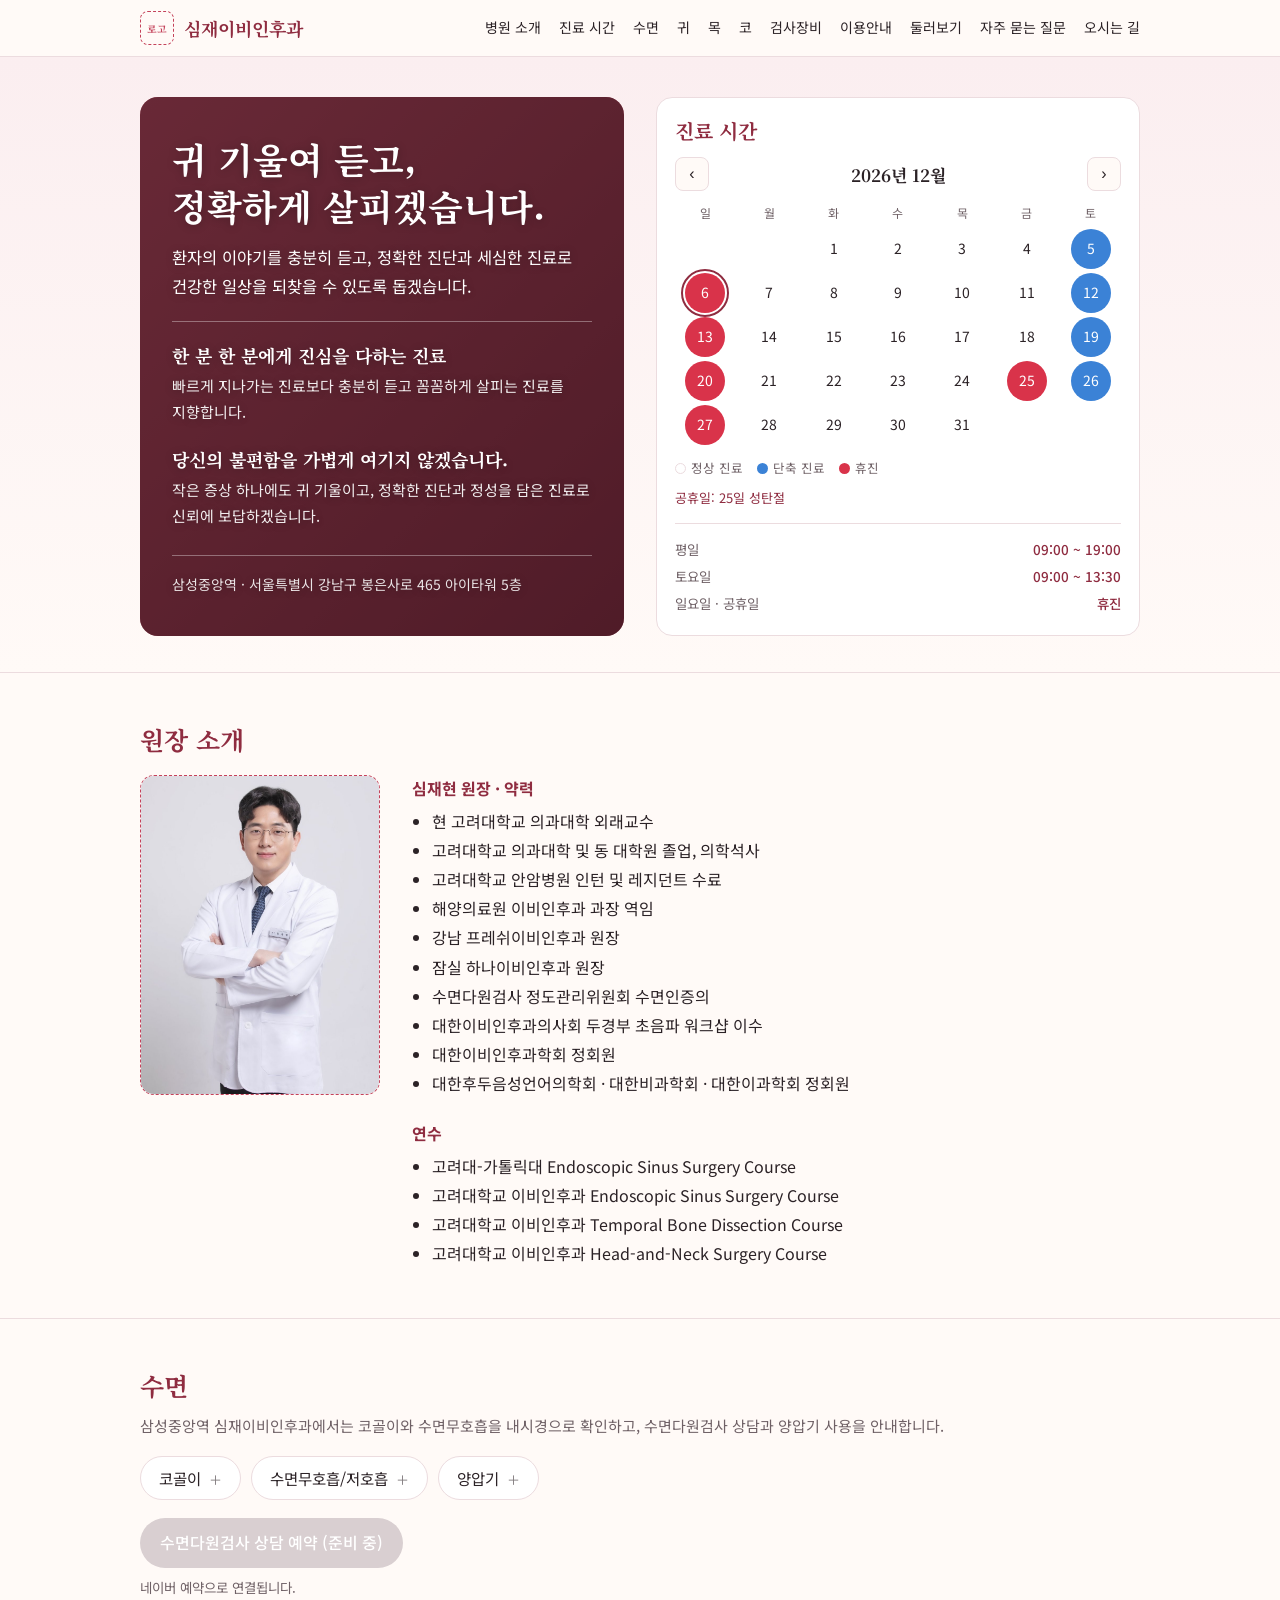
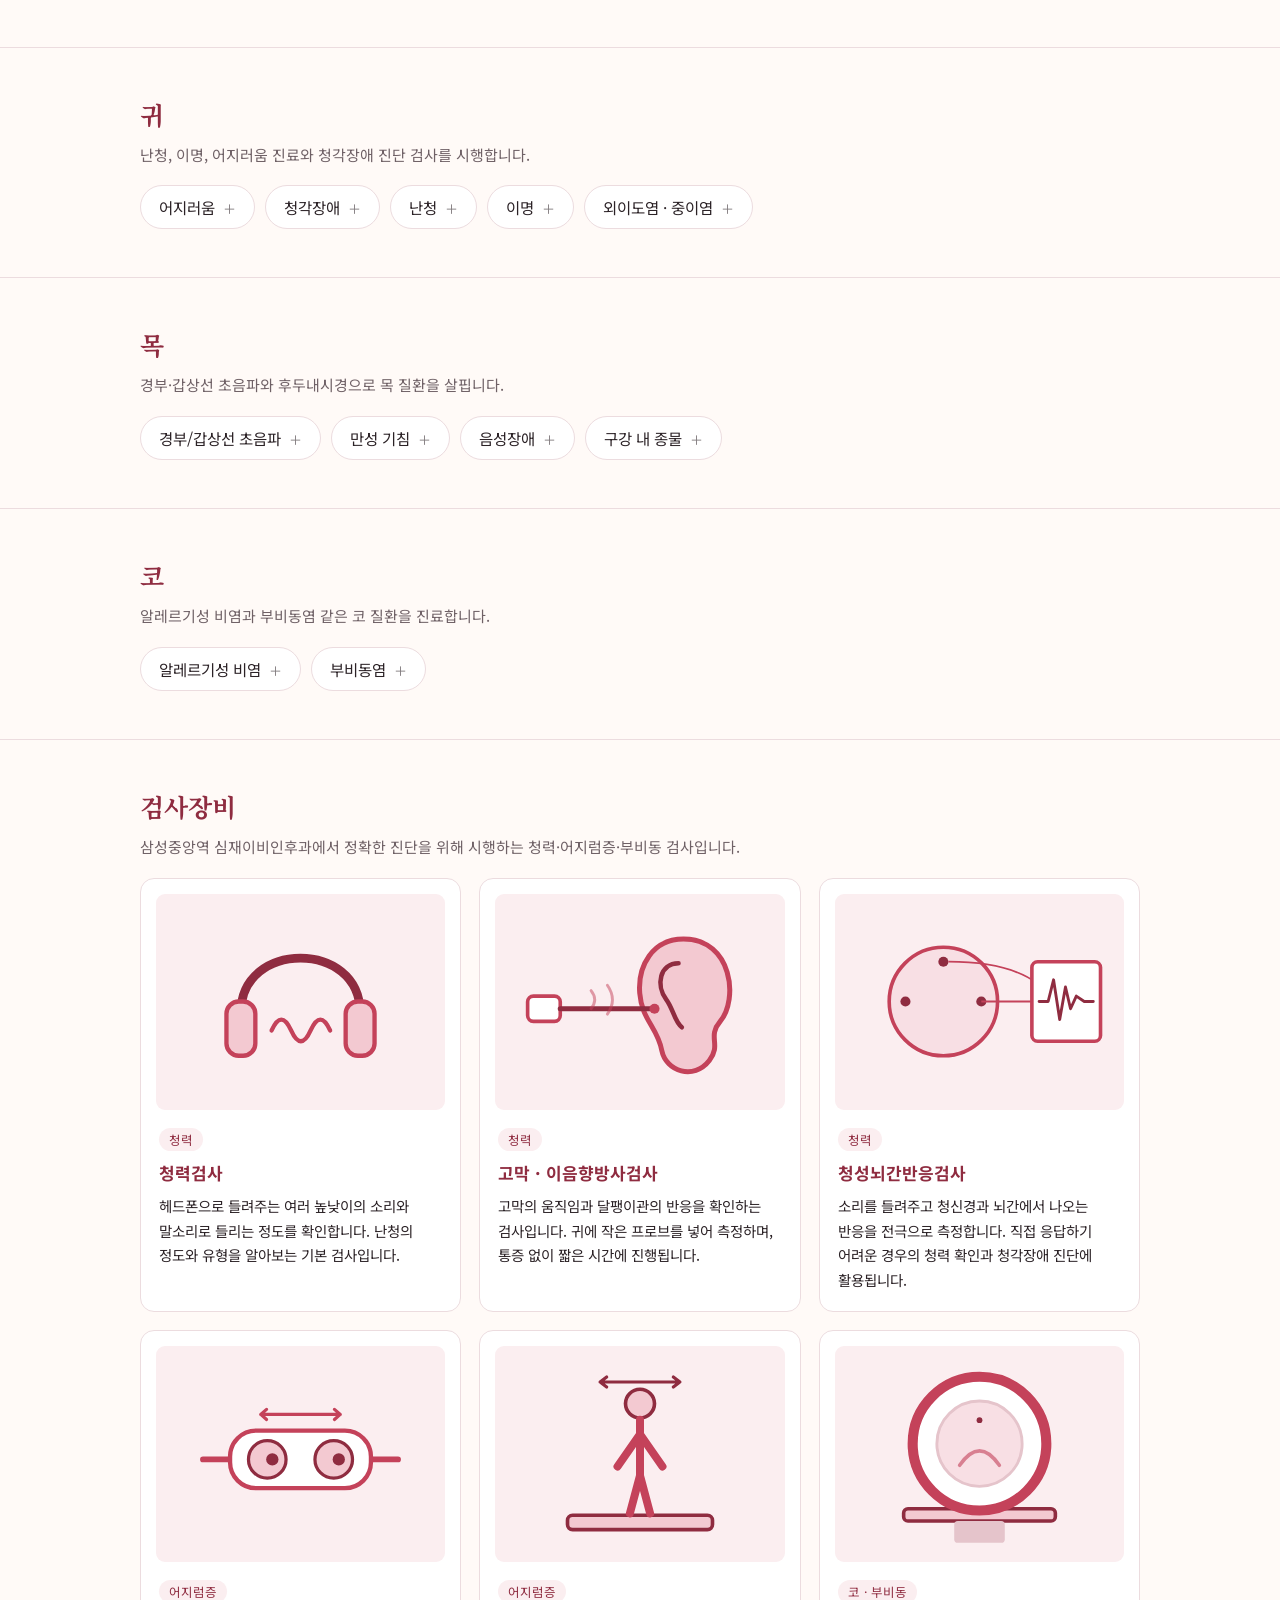
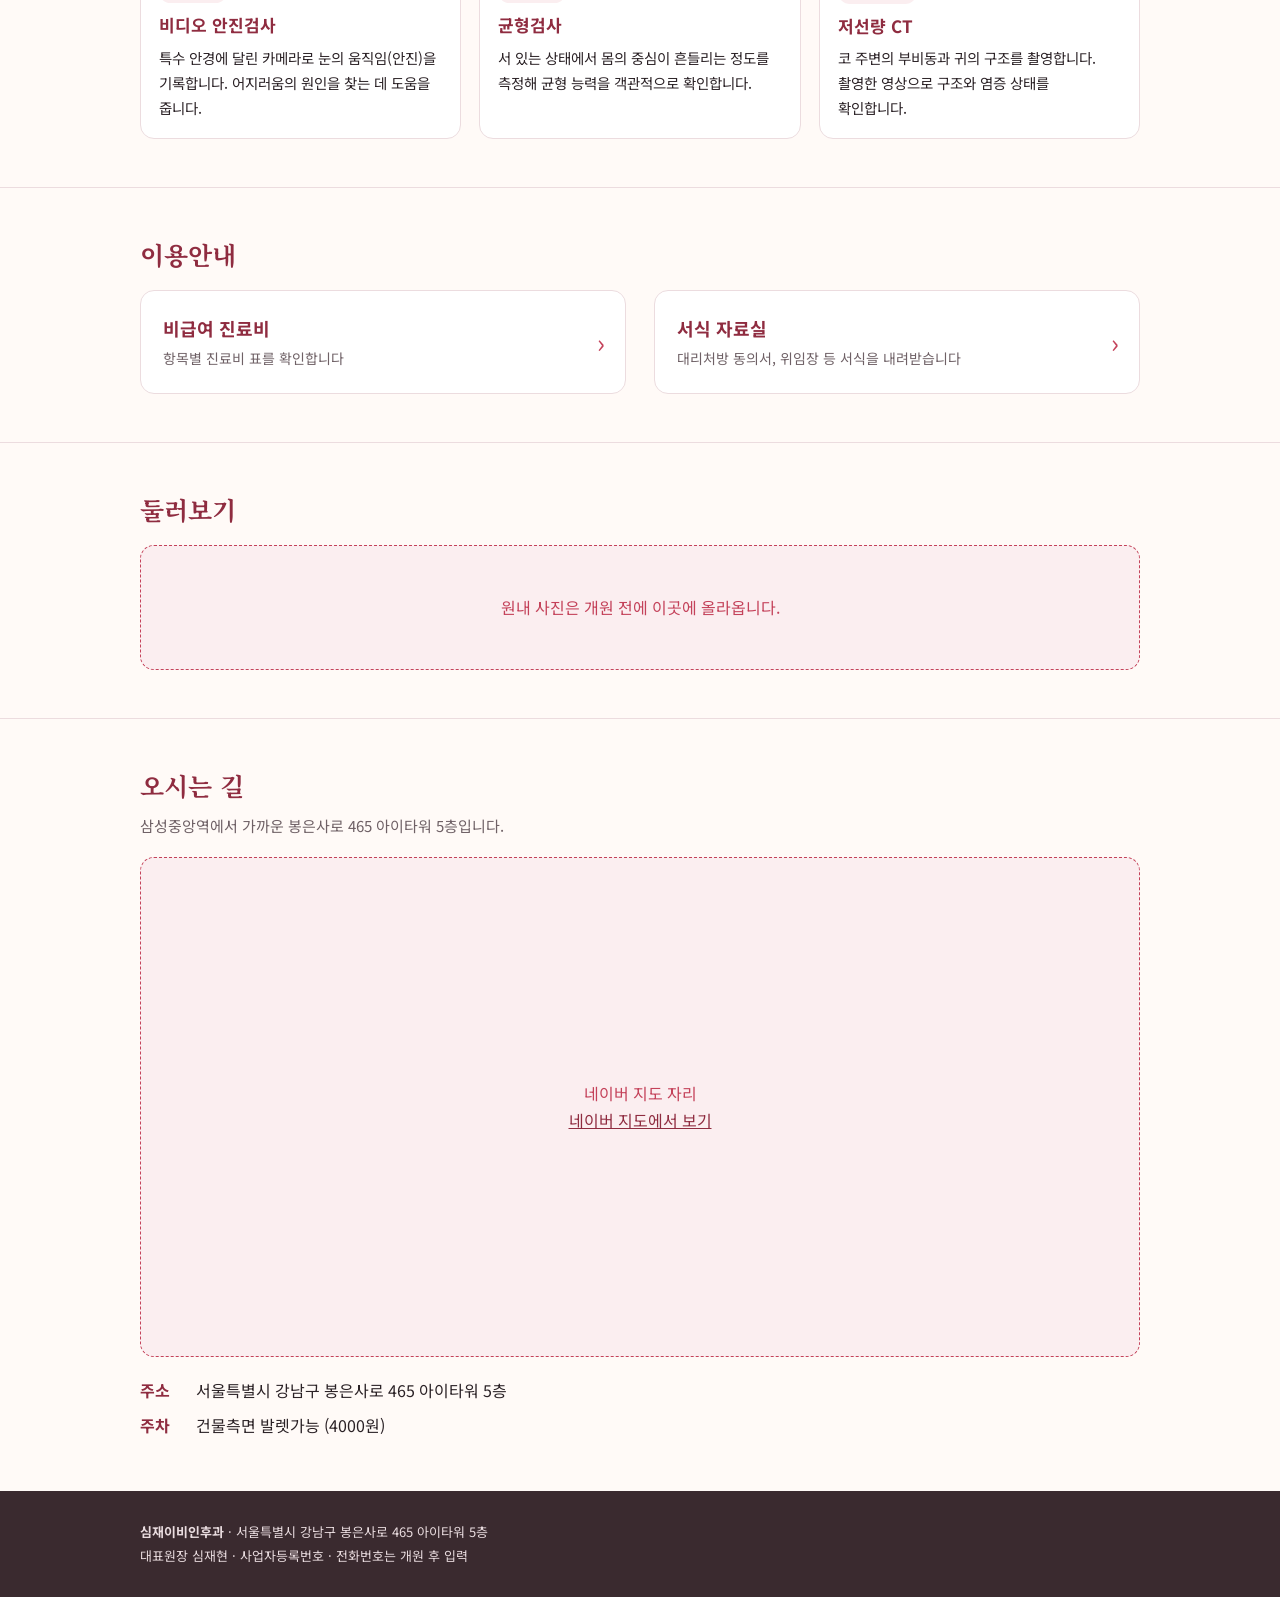
==== index.html @ 0f7c160e "이용안내에 비급여 진료비 링크 다시 표시(내용은 준비 중으로 비공개 유지) Co-Authored-By: Claude Sonnet 5.5 <noreply@anthropic.com> " ====
<!DOCTYPE html>
<html lang="ko">
<head>
<meta charset="utf-8">
<meta name="viewport" content="width=device-width, initial-scale=1">
<title>심재이비인후과 | 삼성중앙역 이비인후과 · 수면다원검사 · 청각장애 진단</title>
<meta name="description" content="삼성중앙역 인근 봉은사로 465 아이타워 5층 심재이비인후과. 코골이·수면무호흡 수면다원검사 상담, 난청·이명·어지러움 진료, 청각장애 진단 검사, 경부 초음파. 평일 09:00~19:00, 토요일 09:00~13:30.">
<meta property="og:title" content="심재이비인후과">
<meta property="og:description" content="삼성중앙역 봉은사로 아이타워 5층 이비인후과. 수면다원검사 상담, 청각장애 진단, 진료시간과 휴진 일정을 확인하세요.">
<meta property="og:type" content="website">
<link rel="preconnect" href="https://fonts.googleapis.com">
<link href="https://fonts.googleapis.com/css2?family=Noto+Sans+KR:wght@400;500;700&family=Noto+Serif+KR:wght@600;700&display=swap" rel="stylesheet">
<script type="application/ld+json">
{"@context":"https://schema.org","@type":"MedicalClinic","name":"심재이비인후과","medicalSpecialty":"Otolaryngologic","description":"삼성중앙역 인근 봉은사로 아이타워 5층 이비인후과. 수면다원검사 상담, 청각장애 진단 검사, 난청·이명·어지러움, 비염·부비동염, 경부 초음파 진료.",
"address":{"@type":"PostalAddress","addressCountry":"KR","addressLocality":"서울특별시 강남구","streetAddress":"봉은사로 465 아이타워 5층"},
"openingHoursSpecification":[
{"@type":"OpeningHoursSpecification","dayOfWeek":["Monday","Tuesday","Wednesday","Thursday","Friday"],"opens":"09:00","closes":"19:00"},
{"@type":"OpeningHoursSpecification","dayOfWeek":"Saturday","opens":"09:00","closes":"13:30"}]}
</script>
<style>
:root{--c:#c4425a;--c-d:#8f2c40;--c-t:#fbeef0;--bg:#fffaf7;--ink:#2b2226;--mut:#6f6166;--line:#ecdcdf;--blue:#3b82d6;--red:#d9334a;--serif:"Noto Serif KR",serif;--sans:"Noto Sans KR",system-ui,sans-serif}
@media (prefers-color-scheme:dark){:root{color-scheme:light}}
*{box-sizing:border-box}html{scroll-behavior:smooth;scroll-padding-top:64px}
body{margin:0;font:16px/1.7 var(--sans);color:var(--ink);background:var(--bg);word-break:keep-all}
a{color:var(--c-d)}
.wrap{max-width:1040px;margin:0 auto;padding:0 20px}
header{position:sticky;top:0;z-index:20;background:rgba(255,250,247,.95);backdrop-filter:blur(8px);border-bottom:1px solid var(--line)}
header .wrap{display:flex;align-items:center;justify-content:space-between;gap:16px;height:56px}
.brand{display:flex;align-items:center;gap:10px;font:700 18px var(--serif);color:var(--c-d);text-decoration:none;white-space:nowrap}
.logo{width:34px;height:34px;border-radius:8px;border:1.5px dashed var(--c);display:grid;place-items:center;font-size:10px;color:var(--c);overflow:hidden;position:relative;flex:none}
.logo img{position:absolute;inset:0;width:100%;height:100%;object-fit:contain;background:#fff}
nav{display:flex;gap:18px;font-size:14px;overflow-x:auto;scrollbar-width:none}
nav::-webkit-scrollbar{display:none}
nav a{text-decoration:none;color:var(--ink);white-space:nowrap;padding:4px 0}nav a:hover{color:var(--c)}
@media(max-width:700px){header .wrap{flex-direction:column;align-items:flex-start;gap:0;height:auto;padding-top:8px;padding-bottom:4px}nav{width:100%;gap:16px;padding-bottom:6px}}
@media(max-width:700px){html{scroll-padding-top:92px}}
.hero{padding:40px 0 36px;background:linear-gradient(180deg,var(--c-t),var(--bg))}
.hero .wrap{display:grid;grid-template-columns:1fr 1fr;gap:32px;align-items:stretch}
@media(max-width:820px){.hero .wrap{grid-template-columns:1fr}}
h1{font:700 clamp(26px,4.5vw,36px)/1.3 var(--serif);margin:0 0 12px;color:var(--c-d)}
.lead{color:var(--mut);margin:0 0 18px}
.intro{--ov:rgba(52,22,31,.6);border-radius:18px;overflow:hidden;color:#fff;padding:36px 32px;min-height:420px;display:flex;flex-direction:column;justify-content:center;position:relative;isolation:isolate;background:linear-gradient(135deg,#b8465c,#7a2437);text-shadow:0 1px 8px rgba(0,0,0,.25)}
.intro::before{content:"";position:absolute;inset:0;background:var(--ov);z-index:-1}
.slides{position:absolute;inset:0;z-index:-2}
.slide{position:absolute;inset:0;background:center/cover no-repeat;opacity:0;transition:opacity 1.2s ease}
.slide.on{opacity:1}
@media(prefers-reduced-motion:reduce){.slide{transition:none}}
.intro h1{color:#fff;margin:0 0 14px}
.intro p{margin:0 0 20px;font-size:15px;line-height:1.75;color:rgba(255,255,255,.92)}
.intro p.big{font-size:16.5px;color:#fff;padding-bottom:20px;border-bottom:1px solid rgba(255,255,255,.35)}
.intro p.loc{margin:6px 0 0;padding-top:16px;border-top:1px solid rgba(255,255,255,.35);font-size:14px;color:rgba(255,255,255,.88)}
.lead2{margin:-8px 0 18px;color:var(--mut);font-size:15px}
.intro .ih{font:700 18px/1.5 var(--serif);color:#fff;margin:0 0 4px}
@media(max-width:820px){.intro{min-height:0;padding:30px 22px}}
.cal{background:#fff;border:1px solid var(--line);border-radius:16px;padding:18px}
.cal h2{font-size:20px;margin:0 0 12px}
.cal-h{display:flex;align-items:center;justify-content:space-between;margin-bottom:10px}
.cal-h strong{font:700 17px var(--serif)}
.cal-h button{border:1px solid var(--line);background:var(--bg);border-radius:8px;width:34px;height:34px;font-size:16px;cursor:pointer;color:var(--ink)}
.cal-h button:hover{border-color:var(--c)}
.grid{display:grid;grid-template-columns:repeat(7,1fr);gap:4px;text-align:center}
.grid .dow{font-size:12px;color:var(--mut);padding:2px 0}
.grid .d{aspect-ratio:1;display:grid;place-items:center;border-radius:50%;font-size:14px;max-width:40px;width:100%;justify-self:center}
.d.short{background:var(--blue);color:#fff}.d.off{background:var(--red);color:#fff}
.d.today{outline:2px solid var(--c-d);outline-offset:2px}
.legend{display:flex;gap:14px;flex-wrap:wrap;font-size:12.5px;color:var(--mut);margin-top:12px}
.legend i{display:inline-block;width:11px;height:11px;border-radius:50%;margin-right:5px;vertical-align:-1px}
.note{font-size:13px;margin:8px 0 0;color:var(--c-d);white-space:pre-line}
.hrs{margin-top:14px;padding-top:12px;border-top:1px solid var(--line);font-size:13.5px;color:var(--mut)}
.hrs div{display:flex;justify-content:space-between;padding:2px 0}.hrs b{color:var(--c-d);font-weight:500}
section{padding:48px 0;border-top:1px solid var(--line)}
h2{font:700 25px var(--serif);margin:0 0 18px;color:var(--c-d)}
.chips{display:flex;flex-wrap:wrap;gap:10px;margin:0;padding:0}
.chips button{font:inherit;font-size:15.5px;color:var(--ink);background:#fff;border:1px solid var(--line);border-radius:999px;padding:8px 18px;cursor:pointer}
.chips button:hover{border-color:var(--c)}
.chips button.on{background:var(--c);border-color:var(--c);color:#fff}
.chips button::after{content:"＋";margin-left:8px;font-size:13px;opacity:.6}
.chips button.on::after{content:"－"}
.panel{display:grid;grid-template-columns:260px 1fr;gap:24px;align-items:start;margin-top:18px;background:#fff;border:1px solid var(--line);border-radius:14px;padding:20px}
.panel[hidden]{display:none}
.ph{aspect-ratio:4/3;border:1.5px dashed var(--c);border-radius:10px;display:grid;place-items:center;color:var(--c);font-size:13px;background:var(--c-t);position:relative;overflow:hidden}
.ph img{position:absolute;inset:0;width:100%;height:100%;object-fit:cover}
.ph.has{border-color:transparent;background:none}
.panel .st{margin:14px 0 0;padding-left:22px;font-size:15px;color:var(--ink)}.panel .st li{margin:4px 0}
.panel p+p{margin-top:10px}
.panel h3{margin:0 0 8px;font-size:18px;color:var(--c-d)}.panel p{margin:0;color:var(--ink);font-size:15.5px}
@media(max-width:700px){.panel{grid-template-columns:1fr}}
.btn{display:inline-block;background:var(--c);color:#fff;padding:11px 20px;border-radius:999px;text-decoration:none;font-weight:500;margin-top:18px}
.btn:hover{background:var(--c-d)}
.btn.off{background:#d9cfd1;color:#fff;cursor:not-allowed}
.sub{font-size:13.5px;color:var(--mut);margin:8px 0 0}
.doc{display:grid;grid-template-columns:240px 1fr;gap:32px}
@media(max-width:820px){.doc{grid-template-columns:1fr}}
.photo{aspect-ratio:3/4;border:1.5px dashed var(--c);border-radius:14px;display:grid;place-items:center;color:var(--c);font-size:14px;background:var(--c-t);position:relative;overflow:hidden}
.photo img{position:absolute;inset:0;width:100%;height:100%;object-fit:cover}
.doc h3{font-size:16px;margin:22px 0 6px;color:var(--c-d)}.doc h3:first-of-type{margin-top:0}
.doc ul{margin:0;padding-left:20px}.doc li{margin:2px 0}
.two{display:grid;grid-template-columns:1fr 1fr;gap:28px}
@media(max-width:820px){.two{grid-template-columns:1fr}}
.gcard{position:relative;display:block;background:#fff;border:1px solid var(--line);border-radius:14px;padding:22px 48px 22px 22px;text-decoration:none;color:var(--ink)}.gcard:hover{border-color:var(--c)}.gcard strong{display:block;font-size:18px;color:var(--c-d)}.gcard span{font-size:14px;color:var(--mut)}.gcard i{position:absolute;right:20px;top:50%;transform:translateY(-50%);font-style:normal;font-size:26px;color:var(--c)}
.eq{display:grid;grid-template-columns:repeat(3,1fr);gap:18px}
@media(max-width:900px){.eq{grid-template-columns:repeat(2,1fr)}}
@media(max-width:560px){.eq{grid-template-columns:1fr}}
.eqc{background:#fff;border:1px solid var(--line);border-radius:14px;padding:14px}
.eqc .eb{padding:14px 4px 4px}
.eqc h3{margin:0 0 6px;font-size:17px;color:var(--c-d)}
.eqc p{margin:0;font-size:14.5px;color:var(--ink)}
.tag{display:inline-block;font-size:12.5px;color:var(--c-d);background:var(--c-t);border-radius:999px;padding:1px 10px;margin-bottom:8px}
.tour{display:grid;grid-template-columns:repeat(3,1fr);gap:16px}
@media(max-width:820px){.tour{grid-template-columns:repeat(2,1fr)}}
@media(max-width:480px){.tour{grid-template-columns:1fr}}
.tour figure{margin:0}
.tour button{display:block;width:100%;padding:0;border:0;background:none;cursor:zoom-in;border-radius:12px;overflow:hidden}
.tour img{display:block;width:100%;aspect-ratio:4/3;object-fit:cover;background:var(--c-t)}
.tour figcaption{font-size:14px;color:var(--mut);padding:8px 2px 0}
.tour .empty{grid-column:1/-1;border:1.5px dashed var(--c);border-radius:14px;padding:48px 16px;text-align:center;color:var(--c);background:var(--c-t)}
dialog#lb{border:0;padding:0;background:transparent;max-width:min(94vw,1000px);width:100%}
dialog#lb::backdrop{background:rgba(30,18,22,.82)}
.lbi{text-align:center;color:#fff}.lbi img{max-width:100%;max-height:76vh;border-radius:10px}
.lbi p{margin:10px 0}.lbb{display:flex;justify-content:center;gap:10px}
.lbb button{font:inherit;font-size:14px;border:1px solid rgba(255,255,255,.5);background:transparent;color:#fff;border-radius:999px;padding:7px 16px;cursor:pointer}
h3.bh{font-size:18px;margin:0 0 10px;color:var(--c-d)}
.board a,.board .row{display:flex;justify-content:space-between;gap:12px;padding:12px 4px;border-bottom:1px solid var(--line);text-decoration:none;color:var(--ink)}
.board a:hover{color:var(--c)}.board time,.board .act{color:var(--mut);font-size:13.5px;white-space:nowrap}
.empty{color:var(--mut);margin:0}
.map{aspect-ratio:16/8;min-height:240px;border:1.5px dashed var(--c);border-radius:14px;display:grid;place-items:center;color:var(--c);background:var(--c-t);margin:16px 0 0;text-align:center;padding:12px;position:relative;overflow:hidden}
.map.on{border:1px solid var(--line);display:block;padding:0}
.addr{margin:16px 0 0;padding:0;list-style:none}.addr li{padding:4px 0}.addr b{display:inline-block;min-width:56px;color:var(--c-d)}
footer{background:#3a2a2f;color:#e9dcdf;padding:28px 0;font-size:13px}footer p{margin:2px 0}
.pop{position:fixed;inset:0;background:rgba(43,34,38,.5);display:none;place-items:center;z-index:50;padding:20px}
.pop.on{display:grid}
.pop-b{background:#fff;border-radius:16px;max-width:420px;width:100%;padding:24px;box-shadow:0 12px 40px rgba(0,0,0,.25)}
.pop-b h3{margin:0 0 10px;font:700 20px var(--serif);color:var(--c-d)}.pop-b p{margin:0 0 18px;white-space:pre-line}
.pop-f{display:flex;justify-content:space-between;gap:8px}
.pop-f button{border:1px solid var(--line);background:#fff;border-radius:8px;padding:9px 14px;cursor:pointer;font:inherit;font-size:14px}
.pop-f button:last-child{background:var(--c);color:#fff;border-color:var(--c)}
:focus-visible{outline:2px solid var(--c-d);outline-offset:2px}
@media(prefers-reduced-motion:reduce){html{scroll-behavior:auto}}
</style>
</head>
<body>
<header><div class="wrap">
  <a class="brand" href="#top"><span class="logo">로고<img src="images/logo.png" alt="" onerror="this.remove()"></span>심재이비인후과</a>
  <nav aria-label="주요 메뉴"><a href="#intro">병원 소개</a><a href="#hours">진료 시간</a><a href="#sleep">수면</a><a href="#ear">귀</a><a href="#throat">목</a><a href="#nose">코</a><a href="#equip">검사장비</a><a href="#guide">이용안내</a><a href="#tour">둘러보기</a><a href="faq.html">자주 묻는 질문</a><a href="#visit">오시는 길</a></nav>
</div></header>

<main id="top">
<div class="hero"><div class="wrap">
  <div class="intro" id="intro">
    <div class="slides" id="slides" aria-hidden="true"></div>
    <h1>귀 기울여 듣고,<br>정확하게 살피겠습니다.</h1>
    <p class="big">환자의 이야기를 충분히 듣고, 정확한 진단과 세심한 진료로 건강한 일상을 되찾을 수 있도록 돕겠습니다.</p>
    <h2 class="ih">한 분 한 분에게 진심을 다하는 진료</h2>
    <p>빠르게 지나가는 진료보다 충분히 듣고 꼼꼼하게 살피는 진료를 지향합니다.</p>
    <h2 class="ih">당신의 불편함을 가볍게 여기지 않겠습니다.</h2>
    <p>작은 증상 하나에도 귀 기울이고, 정확한 진단과 정성을 담은 진료로 신뢰에 보답하겠습니다.</p>
    <p class="loc">삼성중앙역 · 서울특별시 강남구 봉은사로 465 아이타워 5층</p>
  </div>
  <div class="cal" id="hours" aria-label="진료 시간과 월별 진료 달력">
    <h2>진료 시간</h2>
    <div class="cal-h"><button id="prev" aria-label="이전 달">‹</button><strong id="ttl"></strong><button id="next" aria-label="다음 달">›</button></div>
    <div class="grid" id="grid"></div>
    <div class="legend"><span><i style="background:#fff;border:1px solid var(--line)"></i>정상 진료</span><span><i style="background:var(--blue)"></i>단축 진료</span><span><i style="background:var(--red)"></i>휴진</span></div>
    <p class="note" id="note"></p>
    <div class="hrs">
      <div><span>평일</span><b>09:00 ~ 19:00</b></div>
      <div><span>토요일</span><b>09:00 ~ 13:30</b></div>
      <div><span>일요일 · 공휴일</span><b>휴진</b></div>
    </div>
  </div>
</div></div>

<section id="doctor"><div class="wrap">
  <h2>원장 소개</h2>
  <div class="doc">
    <div class="photo">원장 사진 자리<img src="images/doctor.jpg" alt="심재현 원장" onerror="this.remove()"></div>
    <div>
      <h3>심재현 원장 · 약력</h3>
      <ul>
        <li>현 고려대학교 의과대학 외래교수</li>
        <li>고려대학교 의과대학 및 동 대학원 졸업, 의학석사</li>
        <li>고려대학교 안암병원 인턴 및 레지던트 수료</li>
        <li>해양의료원 이비인후과 과장 역임</li>
        <li>강남 프레쉬이비인후과 원장</li>
        <li>잠실 하나이비인후과 원장</li>
        <li>수면다원검사 정도관리위원회 수면인증의</li>
        <li>대한이비인후과의사회 두경부 초음파 워크샵 이수</li>
        <li>대한이비인후과학회 정회원</li>
        <li>대한후두음성언어의학회 · 대한비과학회 · 대한이과학회 정회원</li>
      </ul>
      <h3>연수</h3>
      <ul>
        <li>고려대-가톨릭대 Endoscopic Sinus Surgery Course</li>
        <li>고려대학교 이비인후과 Endoscopic Sinus Surgery Course</li>
        <li>고려대학교 이비인후과 Temporal Bone Dissection Course</li>
        <li>고려대학교 이비인후과 Head-and-Neck Surgery Course</li>
      </ul>
    </div>
  </div>
</div></section>

<section id="sleep"><div class="wrap">
  <h2>수면</h2>
  <p class="lead2">삼성중앙역 심재이비인후과에서는 코골이와 수면무호흡을 내시경으로 확인하고, 수면다원검사 상담과 양압기 사용을 안내합니다.</p>
  <div class="chips" id="chips-sleep"></div>
  <div class="panel" id="panel-sleep" hidden></div>
  <a class="btn off" id="sleepBtn" href="#sleep" aria-disabled="true">수면다원검사 상담 예약 (준비 중)</a>
  <p class="sub">네이버 예약으로 연결됩니다.</p>
</div></section>

<section id="ear"><div class="wrap">
  <h2>귀</h2>
  <p class="lead2">난청, 이명, 어지러움 진료와 청각장애 진단 검사를 시행합니다.</p>
  <div class="chips" id="chips-ear"></div>
  <div class="panel" id="panel-ear" hidden></div>
</div></section>

<section id="throat"><div class="wrap">
  <h2>목</h2>
  <p class="lead2">경부·갑상선 초음파와 후두내시경으로 목 질환을 살핍니다.</p>
  <div class="chips" id="chips-throat"></div>
  <div class="panel" id="panel-throat" hidden></div>
</div></section>

<section id="nose"><div class="wrap">
  <h2>코</h2>
  <p class="lead2">알레르기성 비염과 부비동염 같은 코 질환을 진료합니다.</p>
  <div class="chips" id="chips-nose"></div>
  <div class="panel" id="panel-nose" hidden></div>
</div></section>

<section id="equip"><div class="wrap">
  <h2>검사장비</h2>
  <p class="lead2">삼성중앙역 심재이비인후과에서 정확한 진단을 위해 시행하는 청력·어지럼증·부비동 검사입니다.</p>
  <div class="eq" id="eq"></div>
</div></section>

<section id="guide"><div class="wrap">
  <h2>이용안내</h2>
  <div class="two">
    <a class="gcard" id="feeCard" href="fees.html"><strong>비급여 진료비</strong><span>항목별 진료비 표를 확인합니다</span><i aria-hidden="true">›</i></a>
    <a class="gcard" href="forms.html"><strong>서식 자료실</strong><span>대리처방 동의서, 위임장 등 서식을 내려받습니다</span><i aria-hidden="true">›</i></a>
  </div>
</div></section>

<section id="tour"><div class="wrap">
  <h2>둘러보기</h2>
  <div class="tour" id="tour-grid"></div>
</div></section>

<section id="visit"><div class="wrap">
  <h2>오시는 길</h2>
  <p class="lead2">삼성중앙역에서 가까운 봉은사로 465 아이타워 5층입니다.</p>
  <div class="map" id="map"><span id="mapph">네이버 지도 자리<br><a href="https://map.naver.com/p/search/%EC%84%9C%EC%9A%B8%ED%8A%B9%EB%B3%84%EC%8B%9C%20%EA%B0%95%EB%82%A8%EA%B5%AC%20%EB%B4%89%EC%9D%80%EC%82%AC%EB%A1%9C%20465" target="_blank" rel="noopener">네이버 지도에서 보기</a></span></div>
  <ul class="addr">
    <li><b>주소</b>서울특별시 강남구 봉은사로 465 아이타워 5층</li>
    <li><b>주차</b>건물측면 발렛가능 (4000원)</li>
  </ul>
</div></section>
</main>

<footer><div class="wrap">
  <p><b>심재이비인후과</b> · 서울특별시 강남구 봉은사로 465 아이타워 5층</p>
  <p>대표원장 심재현 · 사업자등록번호 · 전화번호는 개원 후 입력</p>
</div></footer>

<dialog id="lb" aria-label="원내 사진"><div class="lbi"><img id="lbimg" alt=""><p id="lbcap"></p><div class="lbb"><button type="button" id="lbp">‹ 이전</button><button type="button" id="lbc">닫기</button><button type="button" id="lbn">다음 ›</button></div></div></dialog>

<div class="pop" id="pop" role="dialog" aria-modal="true" aria-labelledby="pt">
  <div class="pop-b"><h3 id="pt"></h3><p id="pb"></p>
    <div class="pop-f"><button id="p1">오늘 하루 보지 않기</button><button id="p2">닫기</button></div></div>
</div>

<script src="site-data.js"></script>
<script src="holidays.js"></script>
<script>
(function(){
var S=window.SITE||{},cal=S.calendar||{},now=new Date(),y=now.getFullYear(),m=now.getMonth();
function two(n){return(n<10?"0":"")+n}
function esc(t){return String(t).replace(/[&<>"]/g,function(c){return{"&":"&amp;","<":"&lt;",">":"&gt;",'"':"&quot;"}[c]})}
var HOL=window.HOLIDAYS||{};
var g=document.getElementById("grid"),ttl=document.getElementById("ttl"),note=document.getElementById("note");
function draw(){
  var key=y+"-"+two(m+1),c=cal[key]||{},off=c.off||[],sh=c.short||[],op=c.open||[];
  ttl.textContent=y+"년 "+(m+1)+"월";
  var hl=[];Object.keys(HOL).sort().forEach(function(k){if(k.indexOf(key+"-")===0&&(op.indexOf(+k.slice(8))<0))hl.push(+k.slice(8)+"일 "+HOL[k])});
  note.textContent=(hl.length?"공휴일: "+hl.join(", "):"")+(hl.length&&c.note?"\n":"")+(c.note||"");
  var h="";"일월화수목금토".split("").forEach(function(d){h+='<div class="dow">'+d+'</div>'});
  var first=new Date(y,m,1).getDay(),last=new Date(y,m+1,0).getDate();
  for(var i=0;i<first;i++)h+="<div></div>";
  for(var d=1;d<=last;d++){
    var w=new Date(y,m,d).getDay(),cls="";
    var ds=key+"-"+two(d),hn=HOL[ds]||"";
    if(w===0)cls="off";else if(w===6)cls="short";
    if(hn)cls="off";
    if(op.indexOf(d)>-1)cls="";
    if(sh.indexOf(d)>-1)cls="short";
    if(off.indexOf(d)>-1)cls="off";
    if(w===0)cls="off";
    if(y===now.getFullYear()&&m===now.getMonth()&&d===now.getDate())cls+=" today";
    h+='<div class="d '+cls+'"'+(hn?' title="'+esc(hn)+'"':'')+'>'+d+"</div>";
  }
  g.innerHTML=h;
}
document.getElementById("prev").onclick=function(){m--;if(m<0){m=11;y--}draw()};
document.getElementById("next").onclick=function(){m++;if(m>11){m=0;y++}draw()};
draw();

var TT=S.topics||{};
["sleep","ear","throat","nose"].forEach(function(k){
  var list=TT[k]||[],cb=document.getElementById("chips-"+k),pn=document.getElementById("panel-"+k),cur=-1;
  cb.innerHTML=list.map(function(it,i){return'<button type="button" aria-expanded="false" aria-controls="panel-'+k+'" data-i="'+i+'">'+esc(it.name)+'</button>'}).join("");
  cb.addEventListener("click",function(e){
    var b=e.target.closest("button");if(!b)return;var i=+b.getAttribute("data-i");
    [].forEach.call(cb.children,function(x){x.setAttribute("aria-expanded","false");x.classList.remove("on")});
    if(cur===i){cur=-1;pn.hidden=true;return}
    cur=i;b.setAttribute("aria-expanded","true");b.classList.add("on");var it=list[i];
    pn.innerHTML='<div class="ph">사진 자리'+(it.img?'<img src="'+encodeURI(it.img)+'" alt="'+esc(it.name)+'" onload="this.parentNode.classList.add(\'has\')" onerror="this.remove()">':'')+'</div><div><h3>'+esc(it.name)+'</h3>'+String(it.text).split('\n').map(function(t){return'<p>'+esc(t)+'</p>'}).join('')+(it.steps?'<ol class="st">'+it.steps.map(function(x){return'<li>'+esc(x)+'</li>'}).join('')+'</ol>':'')+'</div>';
    pn.hidden=false;
  });
});

var L=S.links||{},sb=document.getElementById("sleepBtn");
if(L.sleepReserve){sb.href=L.sleepReserve;sb.target="_blank";sb.rel="noopener";sb.classList.remove("off");sb.removeAttribute("aria-disabled");sb.textContent="수면다원검사 상담 예약 (네이버 예약)"}
else{sb.addEventListener("click",function(e){e.preventDefault()})}

if(S.naverMapClientId){
  var sc=document.createElement("script");
  sc.src="https://oapi.map.naver.com/openapi/v3/maps.js?ncpKeyId="+encodeURIComponent(S.naverMapClientId)+"&submodules=geocoder";
  sc.onload=function(){
    naver.maps.Service.geocode({query:"서울특별시 강남구 봉은사로 465"},function(st,res){
      if(st!==naver.maps.Service.Status.OK||!res.v2.addresses.length)return;
      var a=res.v2.addresses[0],pt=new naver.maps.LatLng(a.y,a.x),el=document.getElementById("map");
      el.innerHTML="";el.className="map on";
      var mp=new naver.maps.Map("map",{center:pt,zoom:17});new naver.maps.Marker({position:pt,map:mp});
    });
  };
  document.head.appendChild(sc);
}

var EQ=S.equipment||[],eqEl=document.getElementById("eq");
eqEl.innerHTML=EQ.length?EQ.map(function(it){return'<article class="eqc"><div class="ph">사진 자리'+(it.img?'<img src="'+encodeURI(it.img)+'" alt="'+esc(it.name)+'" onload="this.parentNode.classList.add(\'has\')" onerror="this.remove()">':'')+'</div><div class="eb">'+(it.cat?'<span class="tag">'+esc(it.cat)+'</span>':'')+'<h3>'+esc(it.name)+'</h3><p>'+esc(it.text)+'</p></div></article>'}).join(""):'<p class="empty">검사장비 안내는 개원 전에 올라옵니다.</p>';

var G=S.gallery||[],tg=document.getElementById("tour-grid");
tg.innerHTML=G.length?G.map(function(g,i){return'<figure><button type="button" data-i="'+i+'" aria-label="'+esc(g.caption||"원내 사진")+' 크게 보기"><img src="'+encodeURI(g.img)+'" alt="'+esc(g.caption||"")+'" loading="lazy"></button><figcaption>'+esc(g.caption||"")+'</figcaption></figure>'}).join(""):'<p class="empty">원내 사진은 개원 전에 이곳에 올라옵니다.</p>';
var lb=document.getElementById("lb"),li=document.getElementById("lbimg"),lc=document.getElementById("lbcap"),ci=0;
function showImg(i){if(!G.length)return;ci=(i+G.length)%G.length;li.src=G[ci].img;li.alt=G[ci].caption||"";lc.textContent=G[ci].caption||""}
tg.addEventListener("click",function(e){var b=e.target.closest("button");if(!b)return;showImg(+b.getAttribute("data-i"));if(lb.showModal)lb.showModal()});
document.getElementById("lbp").onclick=function(){showImg(ci-1)};
document.getElementById("lbn").onclick=function(){showImg(ci+1)};
document.getElementById("lbc").onclick=function(){lb.close()};
lb.addEventListener("click",function(e){if(e.target===lb)lb.close()});

var H=S.hero||{},urls=(H.extra||[]).concat(H.useGallery===false?[]:G.map(function(g){return g.img})),sbox=document.getElementById("slides"),loaded={},pend=urls.length;
function buildSlides(){
  var ok=urls.filter(function(u,i){return loaded[u]&&urls.indexOf(u)===i});if(!ok.length)return;
  sbox.innerHTML=ok.map(function(u,i){return'<div class="slide'+(i===0?" on":"")+'" style="background-image:url(\''+encodeURI(u)+'\')"></div>'}).join("");
  var els=sbox.children,cur=0;
  if(ok.length>1&&!(window.matchMedia&&matchMedia("(prefers-reduced-motion: reduce)").matches)){setInterval(function(){els[cur].classList.remove("on");cur=(cur+1)%els.length;els[cur].classList.add("on")},H.interval||5000)}
}
urls.forEach(function(u){var im=new Image();im.onload=function(){loaded[u]=true;if(--pend===0)buildSlides()};im.onerror=function(){if(--pend===0)buildSlides()};im.src=u});

var P=S.popup;
if(P&&P.enabled){
  var t=now.getFullYear()+"-"+two(now.getMonth()+1)+"-"+two(now.getDate()),k="hide-"+P.id,hidden=false;
  try{hidden=localStorage.getItem(k)===t}catch(e){}
  if(!hidden&&(!P.start||t>=P.start)&&(!P.end||t<=P.end)){
    var pop=document.getElementById("pop");
    document.getElementById("pt").textContent=P.title;document.getElementById("pb").textContent=P.body;
    pop.classList.add("on");
    document.getElementById("p2").onclick=function(){pop.classList.remove("on")};
    document.getElementById("p1").onclick=function(){try{localStorage.setItem(k,t)}catch(e){}pop.classList.remove("on")};
  }
}
})();
</script>
</body>
</html>
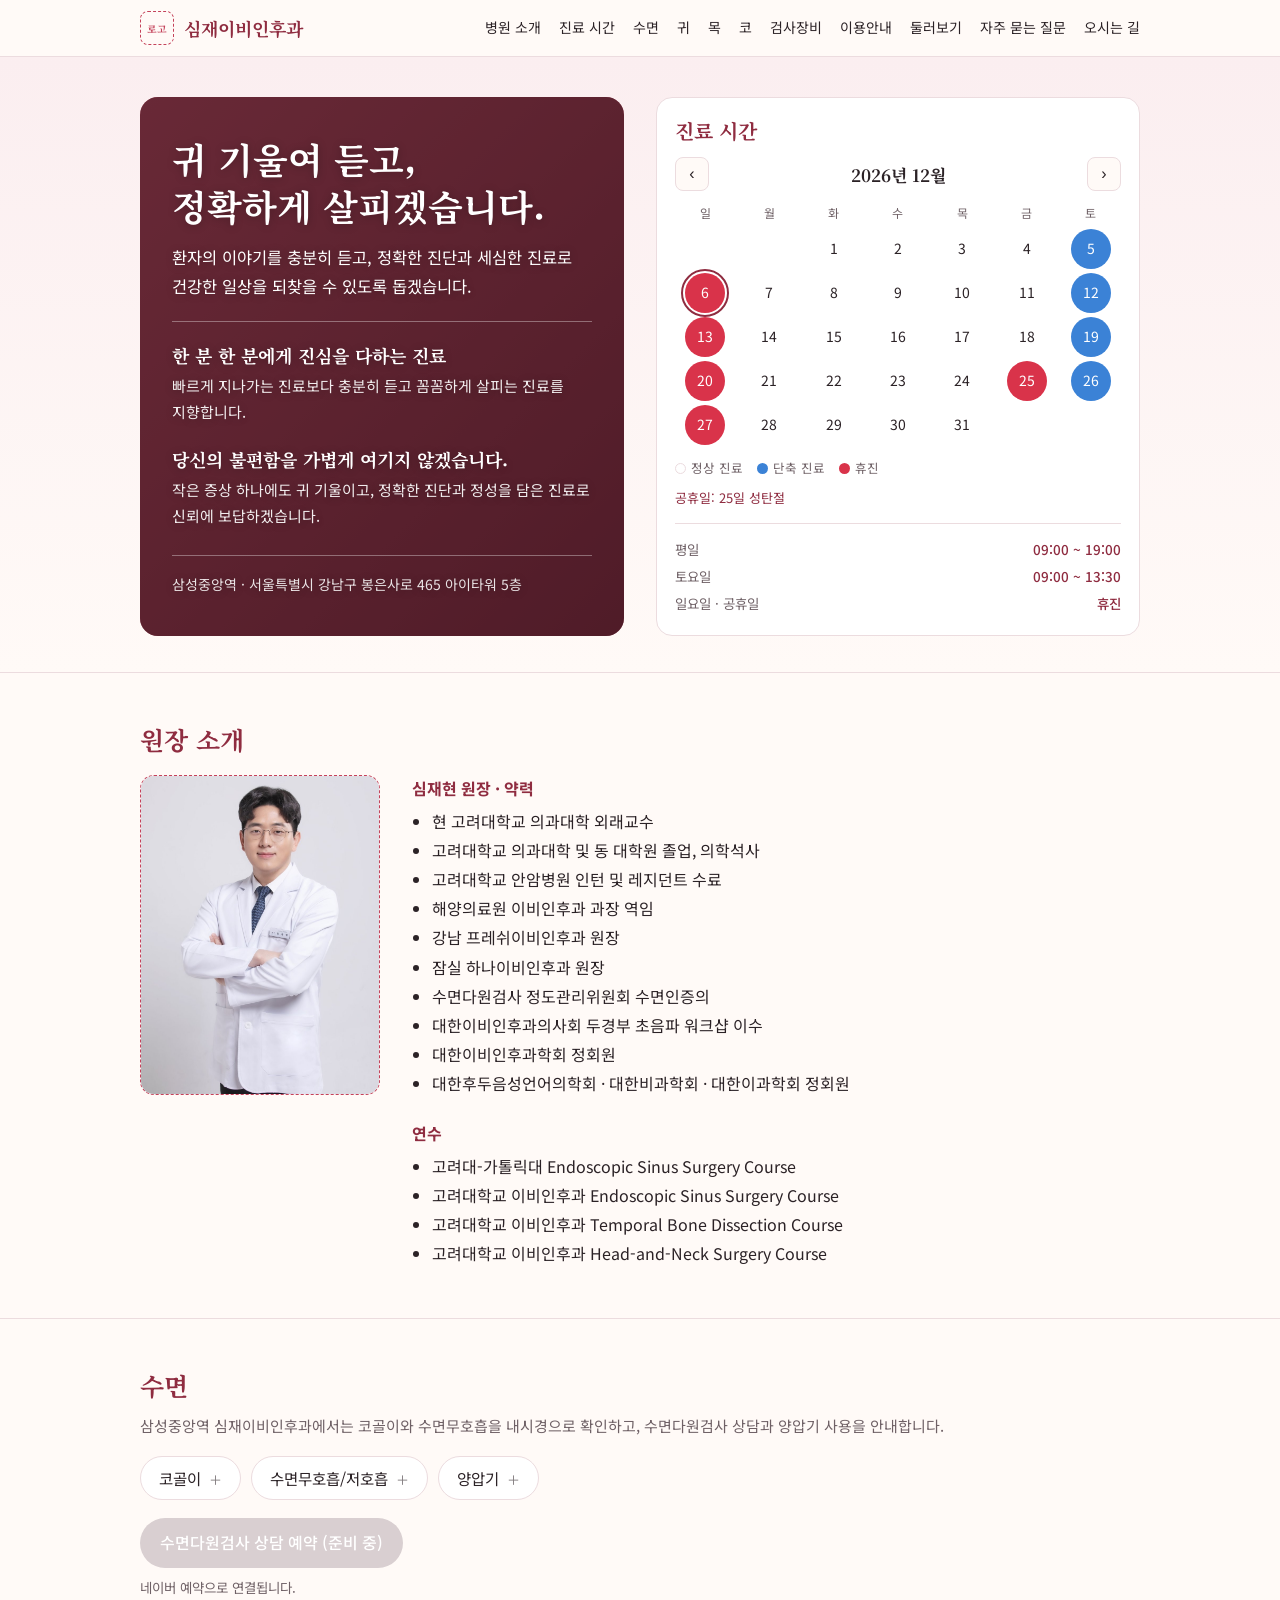
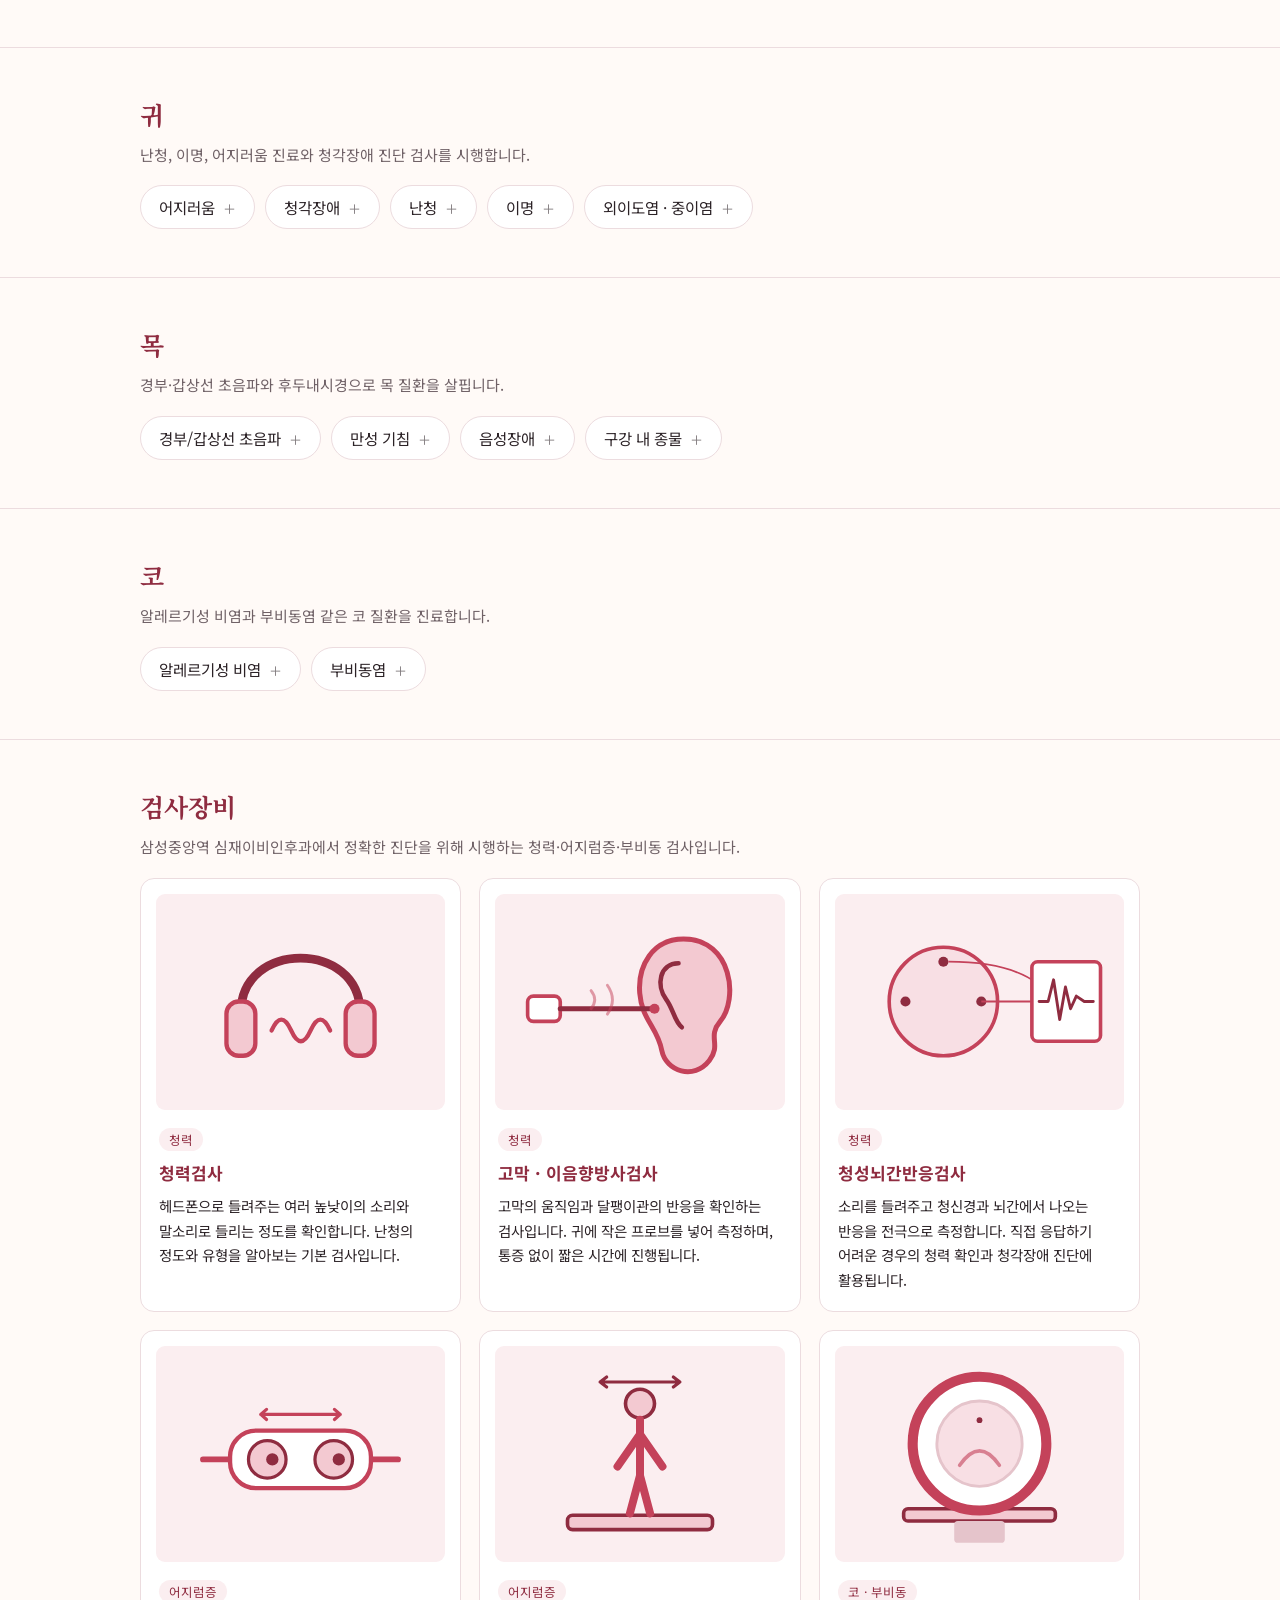
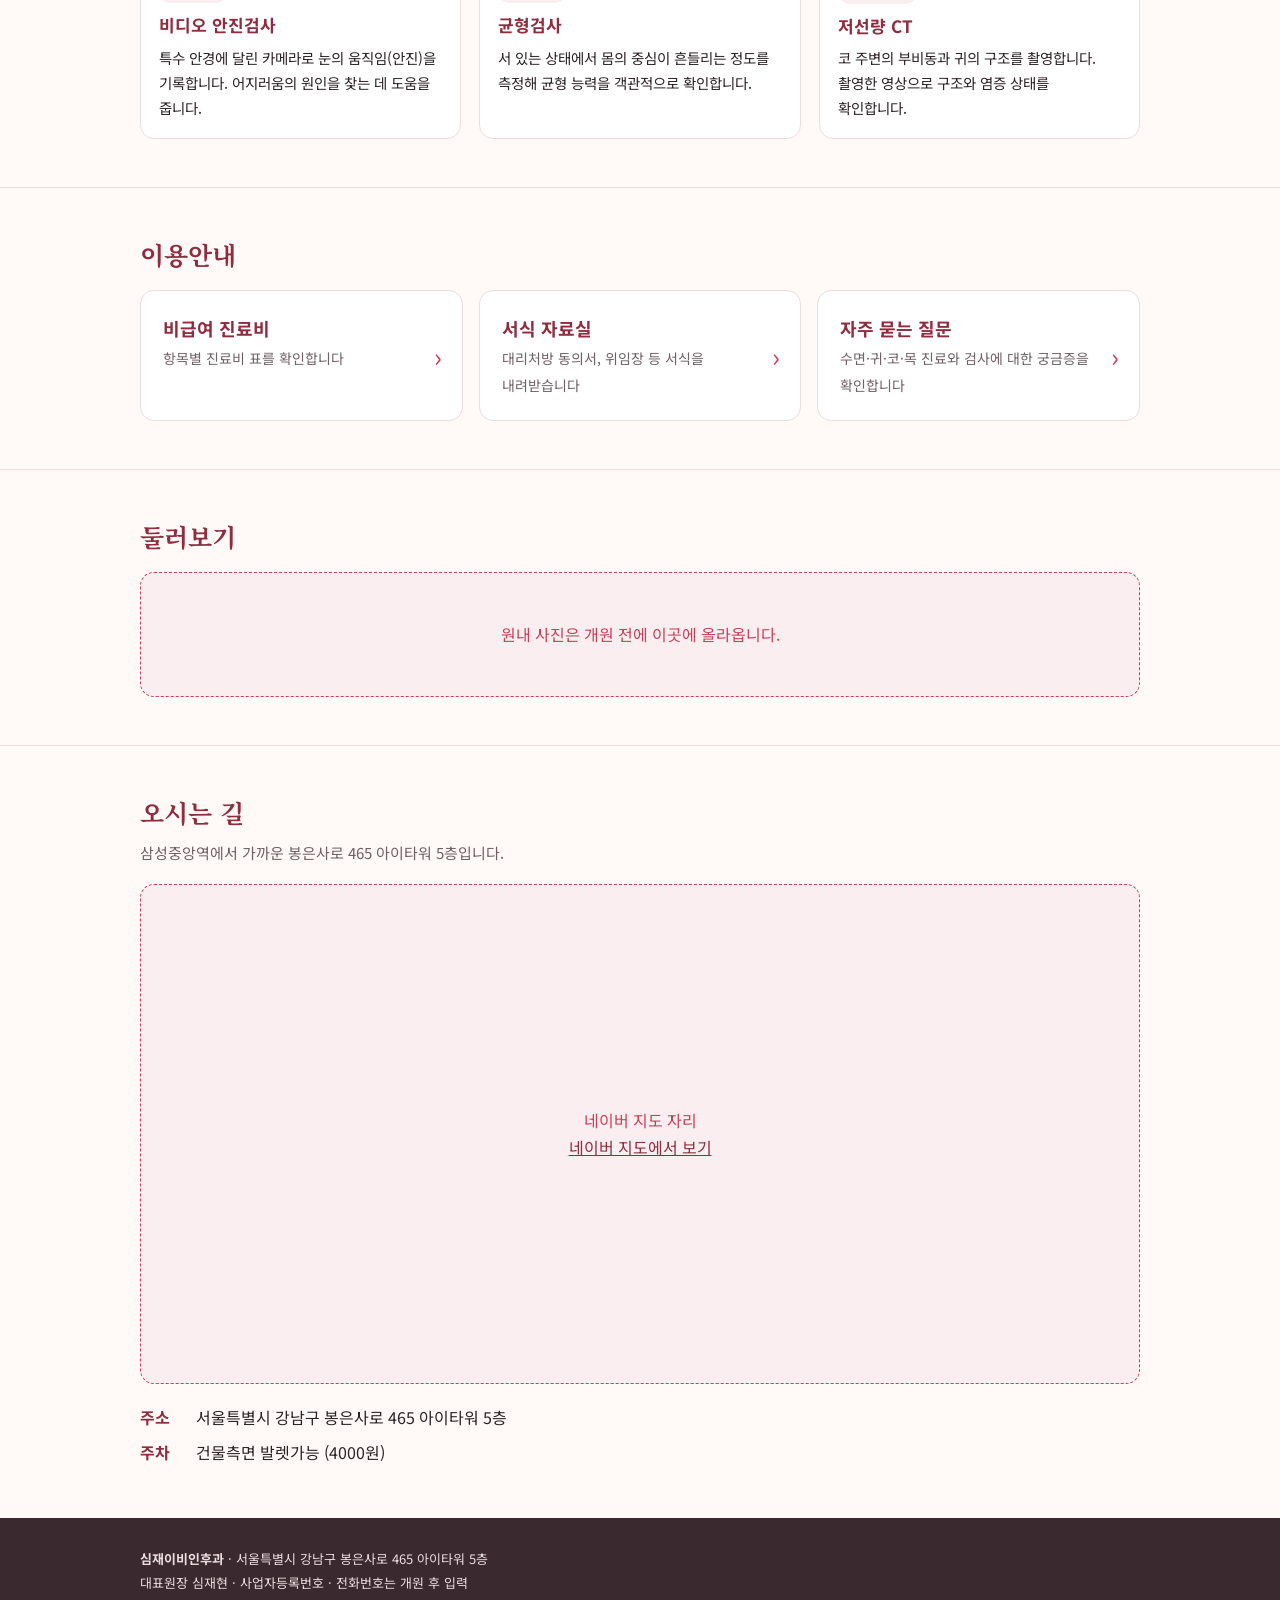
==== commit cac3c232: "이용안내에 자주 묻는 질문 링크 추가 Co-Authored-By: Claude Sonnet 5.5 <noreply@anthropic.com> Claude-Session: https" ====
--- a/index.html
+++ b/index.html
@@ -97,6 +97,8 @@
 .doc ul{margin:0;padding-left:20px}.doc li{margin:2px 0}
 .two{display:grid;grid-template-columns:1fr 1fr;gap:28px}
 @media(max-width:820px){.two{grid-template-columns:1fr}}
+.three{display:grid;grid-template-columns:repeat(3,1fr);gap:16px}
+@media(max-width:820px){.three{grid-template-columns:1fr}}
 .gcard{position:relative;display:block;background:#fff;border:1px solid var(--line);border-radius:14px;padding:22px 48px 22px 22px;text-decoration:none;color:var(--ink)}.gcard:hover{border-color:var(--c)}.gcard strong{display:block;font-size:18px;color:var(--c-d)}.gcard span{font-size:14px;color:var(--mut)}.gcard i{position:absolute;right:20px;top:50%;transform:translateY(-50%);font-style:normal;font-size:26px;color:var(--c)}
 .eq{display:grid;grid-template-columns:repeat(3,1fr);gap:18px}
 @media(max-width:900px){.eq{grid-template-columns:repeat(2,1fr)}}
@@ -237,9 +239,10 @@
 
 <section id="guide"><div class="wrap">
   <h2>이용안내</h2>
-  <div class="two">
+  <div class="three">
     <a class="gcard" id="feeCard" href="fees.html"><strong>비급여 진료비</strong><span>항목별 진료비 표를 확인합니다</span><i aria-hidden="true">›</i></a>
     <a class="gcard" href="forms.html"><strong>서식 자료실</strong><span>대리처방 동의서, 위임장 등 서식을 내려받습니다</span><i aria-hidden="true">›</i></a>
+    <a class="gcard" href="faq.html"><strong>자주 묻는 질문</strong><span>수면·귀·코·목 진료와 검사에 대한 궁금증을 확인합니다</span><i aria-hidden="true">›</i></a>
   </div>
 </div></section>
 
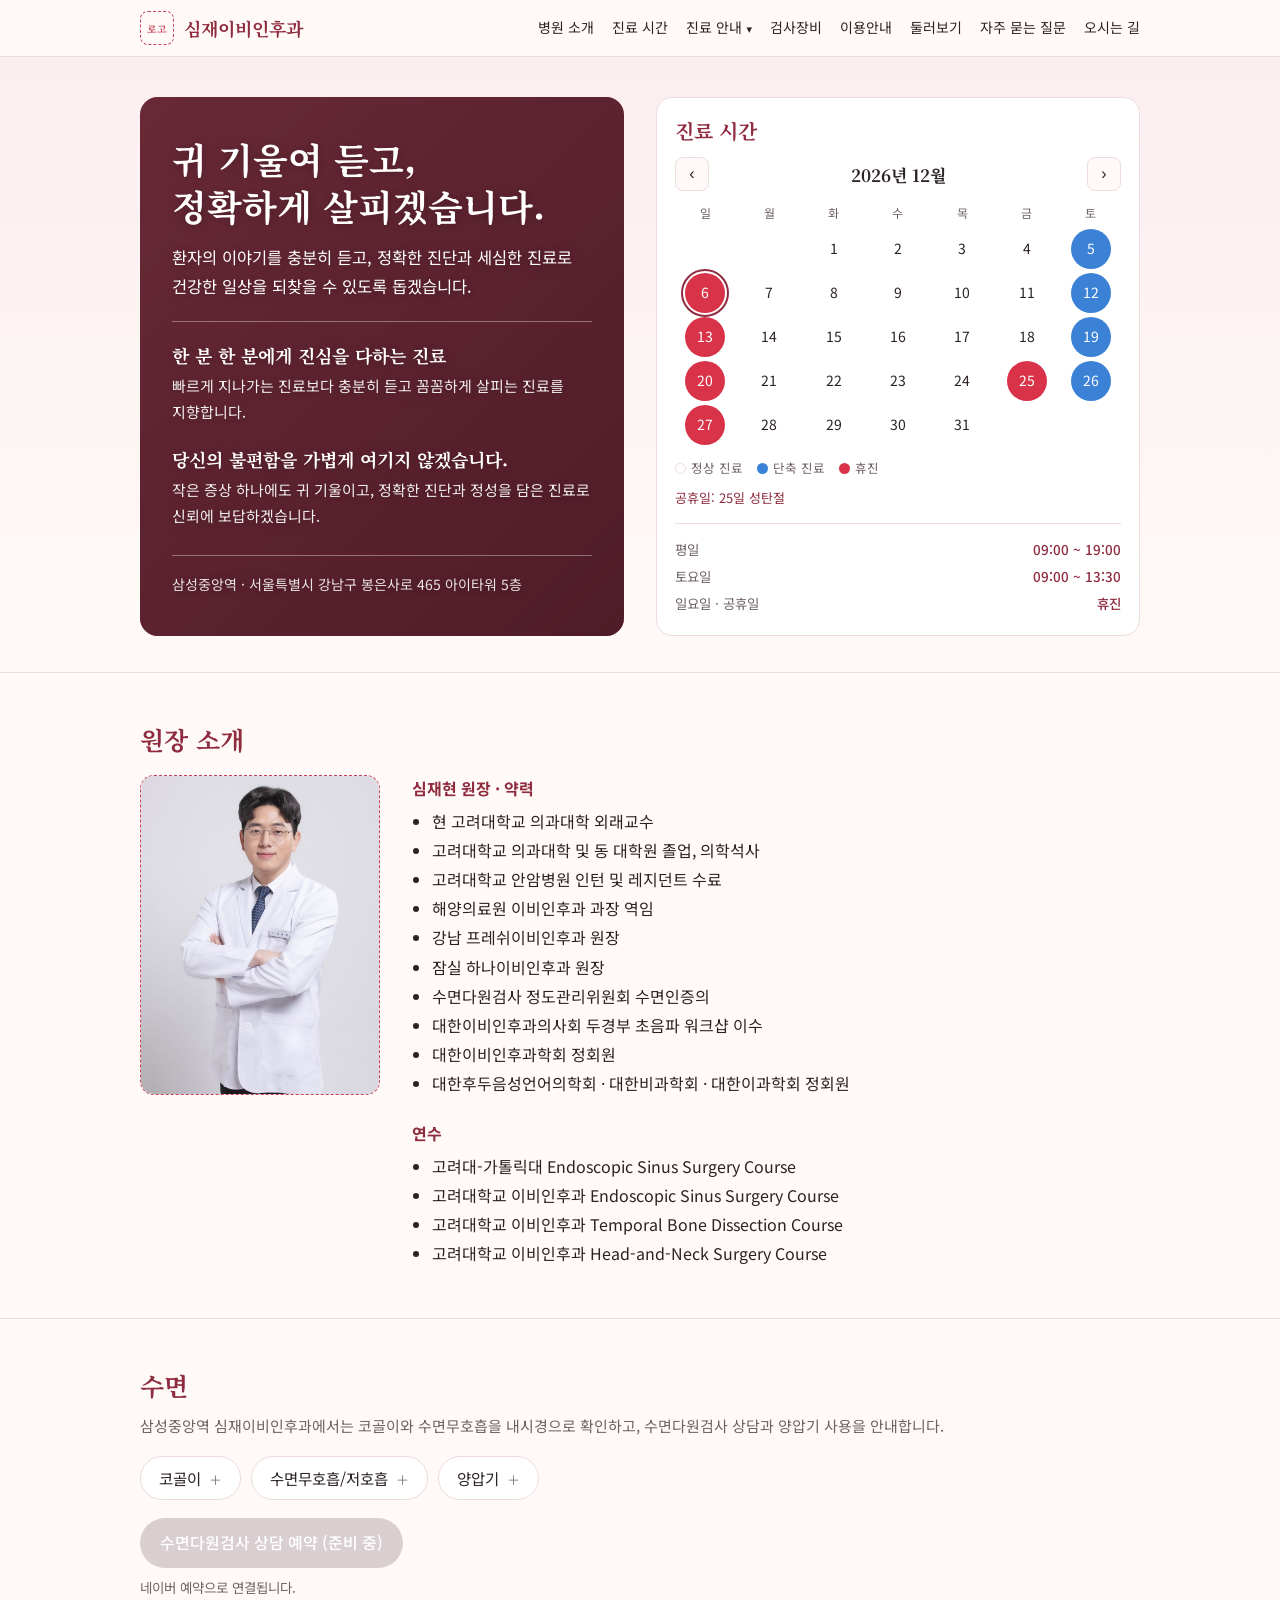
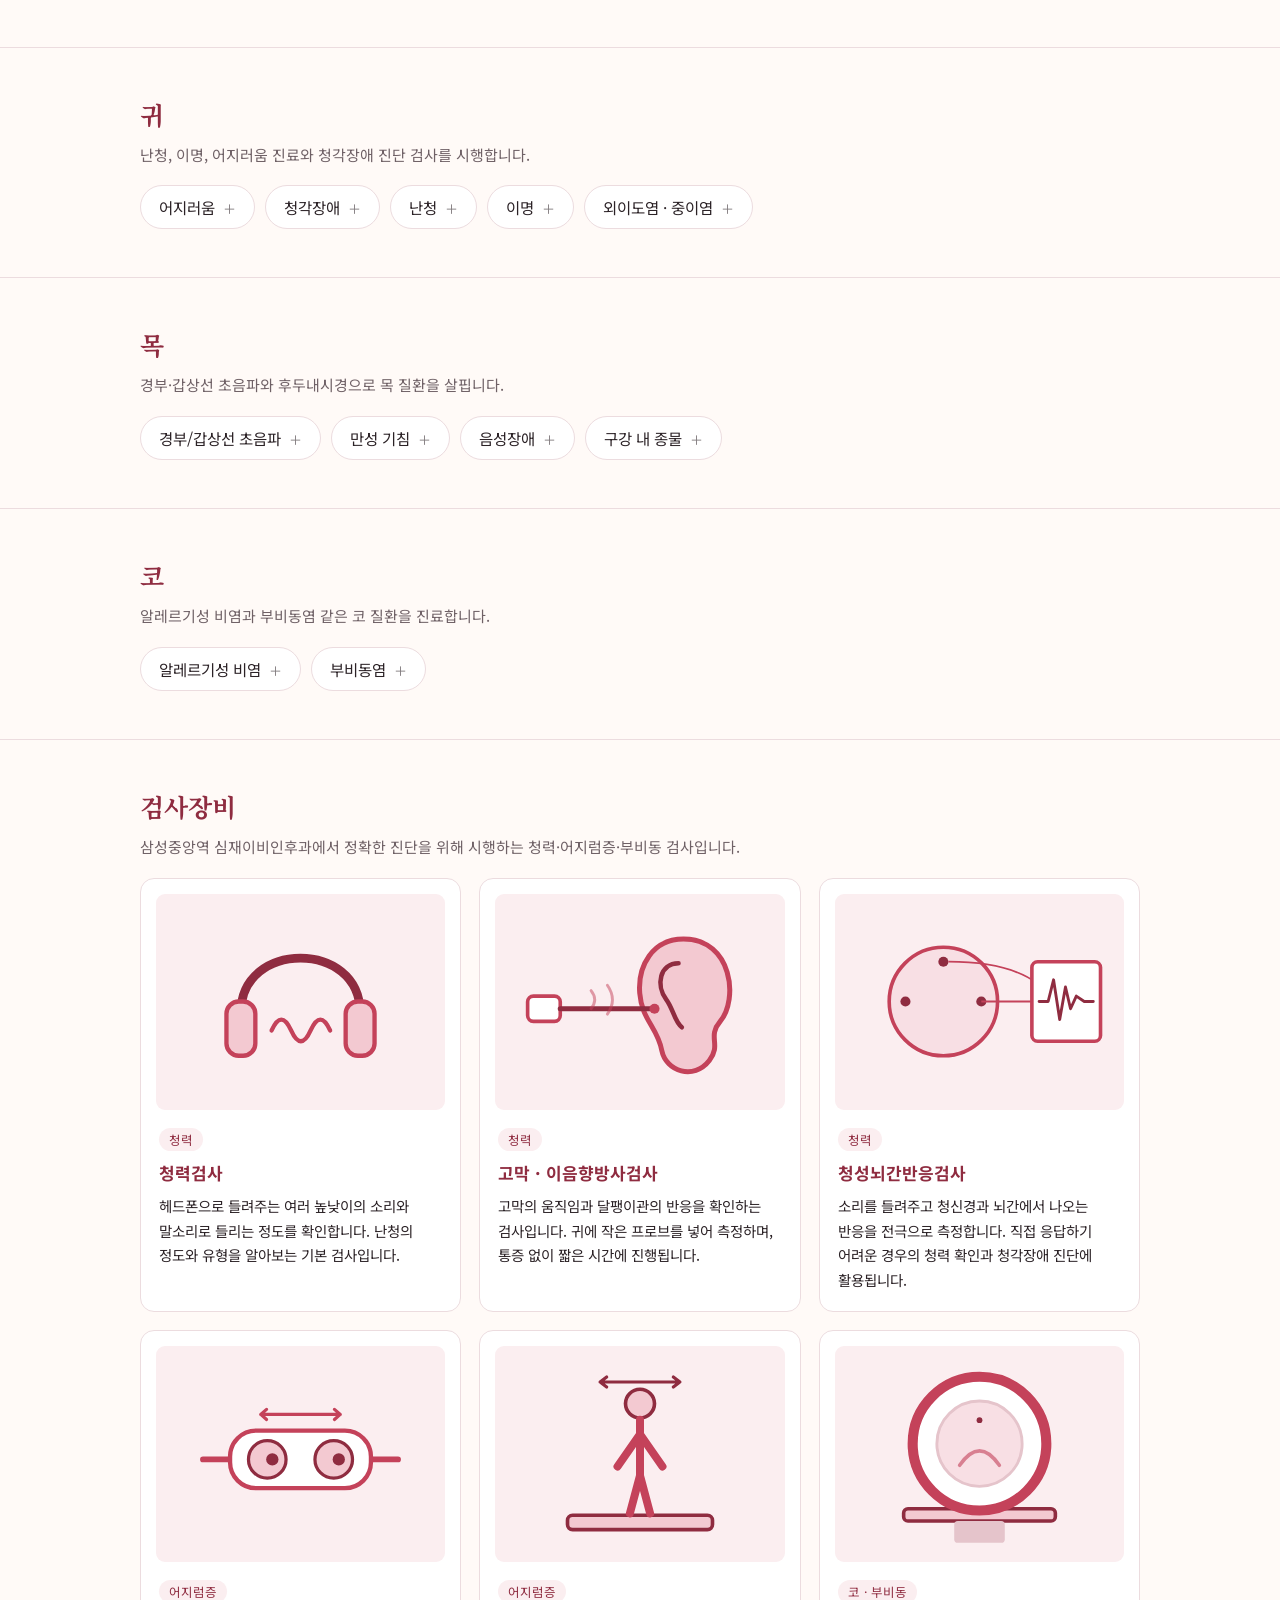
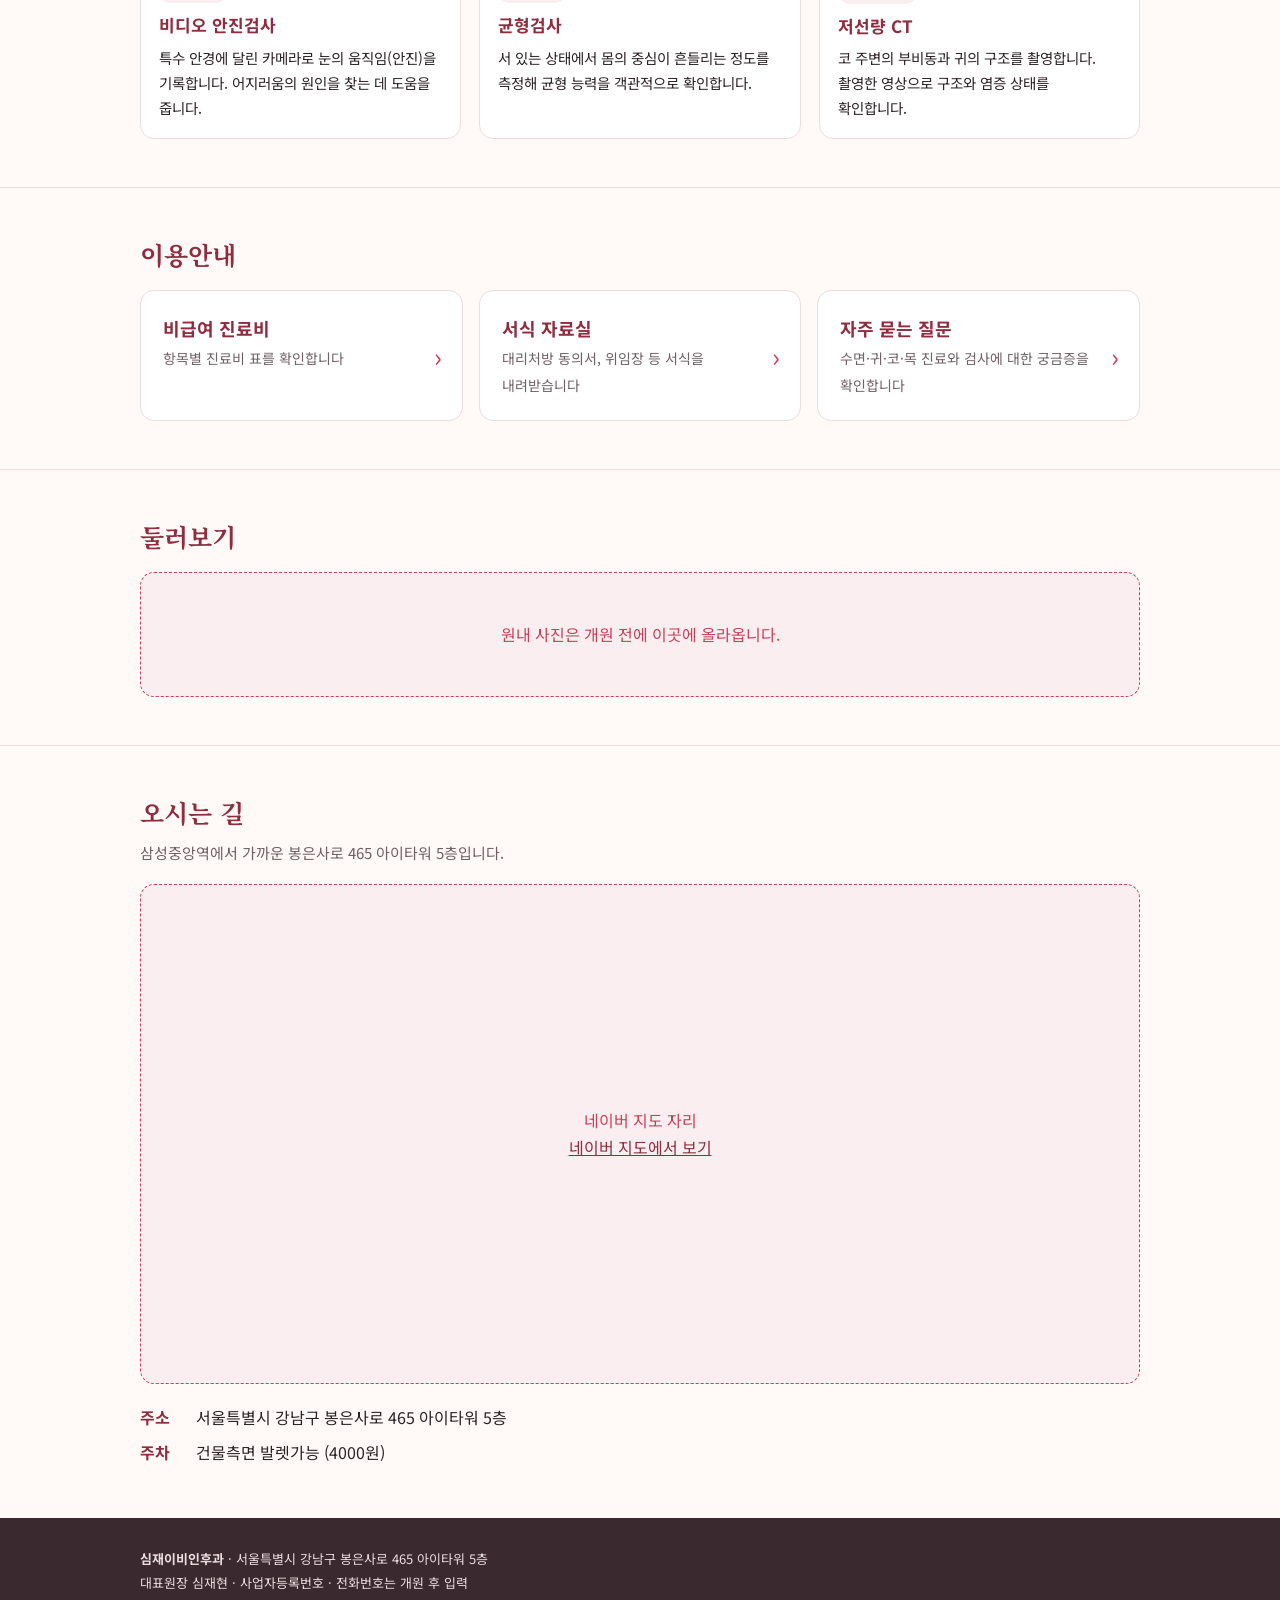
==== commit bc1a538e: "상단 메뉴에 진료 안내 하위 메뉴(수면·귀·목·코) 추가 Co-Authored-By: Claude Sonnet 5.5 <noreply@anthropic.com> Claude-Ses" ====
--- a/index.html
+++ b/index.html
@@ -139,11 +139,12 @@
 :focus-visible{outline:2px solid var(--c-d);outline-offset:2px}
 @media(prefers-reduced-motion:reduce){html{scroll-behavior:auto}}
 </style>
+<link rel="stylesheet" href="nav.css">
 </head>
 <body>
 <header><div class="wrap">
   <a class="brand" href="#top"><span class="logo">로고<img src="images/logo.png" alt="" onerror="this.remove()"></span>심재이비인후과</a>
-  <nav aria-label="주요 메뉴"><a href="#intro">병원 소개</a><a href="#hours">진료 시간</a><a href="#sleep">수면</a><a href="#ear">귀</a><a href="#throat">목</a><a href="#nose">코</a><a href="#equip">검사장비</a><a href="#guide">이용안내</a><a href="#tour">둘러보기</a><a href="faq.html">자주 묻는 질문</a><a href="#visit">오시는 길</a></nav>
+  <nav aria-label="주요 메뉴"><a href="#intro">병원 소개</a><a href="#hours">진료 시간</a><div class="dd"><button type="button" class="ddb" aria-expanded="false" aria-controls="ddm">진료 안내</button><div class="dd-m" id="ddm" hidden><div class="wrap"><a href="#sleep">수면</a><a href="#ear">귀</a><a href="#throat">목</a><a href="#nose">코</a></div></div></div><a href="#equip">검사장비</a><a href="#guide">이용안내</a><a href="#tour">둘러보기</a><a href="faq.html">자주 묻는 질문</a><a href="#visit">오시는 길</a></nav>
 </div></header>
 
 <main id="top">
@@ -377,5 +378,6 @@
 }
 })();
 </script>
+<script src="nav.js"></script>
 </body>
 </html>
--- a/nav.css
+++ b/nav.css
@@ -0,0 +1,12 @@
+/* 상단 메뉴의 '진료 안내' 하위 메뉴 */
+nav .dd{position:static}
+.ddb{font:inherit;font-size:14px;color:var(--ink);background:none;border:0;padding:4px 0;cursor:pointer;white-space:nowrap}
+.ddb:hover,.ddb[aria-expanded="true"]{color:var(--c)}
+.ddb::after{content:"▾";margin-left:4px;font-size:11px}
+.ddb[aria-expanded="true"]::after{content:"▴"}
+.dd-m{position:absolute;left:0;right:0;top:100%;background:#fffaf7;border-bottom:1px solid var(--line);box-shadow:0 10px 24px rgba(60,30,40,.08)}
+.dd-m[hidden]{display:none}
+.dd-m .wrap{display:flex;gap:6px;padding-top:6px;padding-bottom:6px;flex-wrap:wrap}
+.dd-m a{padding:10px 16px;border-radius:999px;font-size:15px;text-decoration:none;color:var(--ink)}
+.dd-m a:hover{background:var(--c-t);color:var(--c-d)}
+@media(max-width:700px){.dd-m .wrap{flex-direction:row;gap:4px;padding-top:8px;padding-bottom:8px}.dd-m a{padding:8px 14px;font-size:14px}}
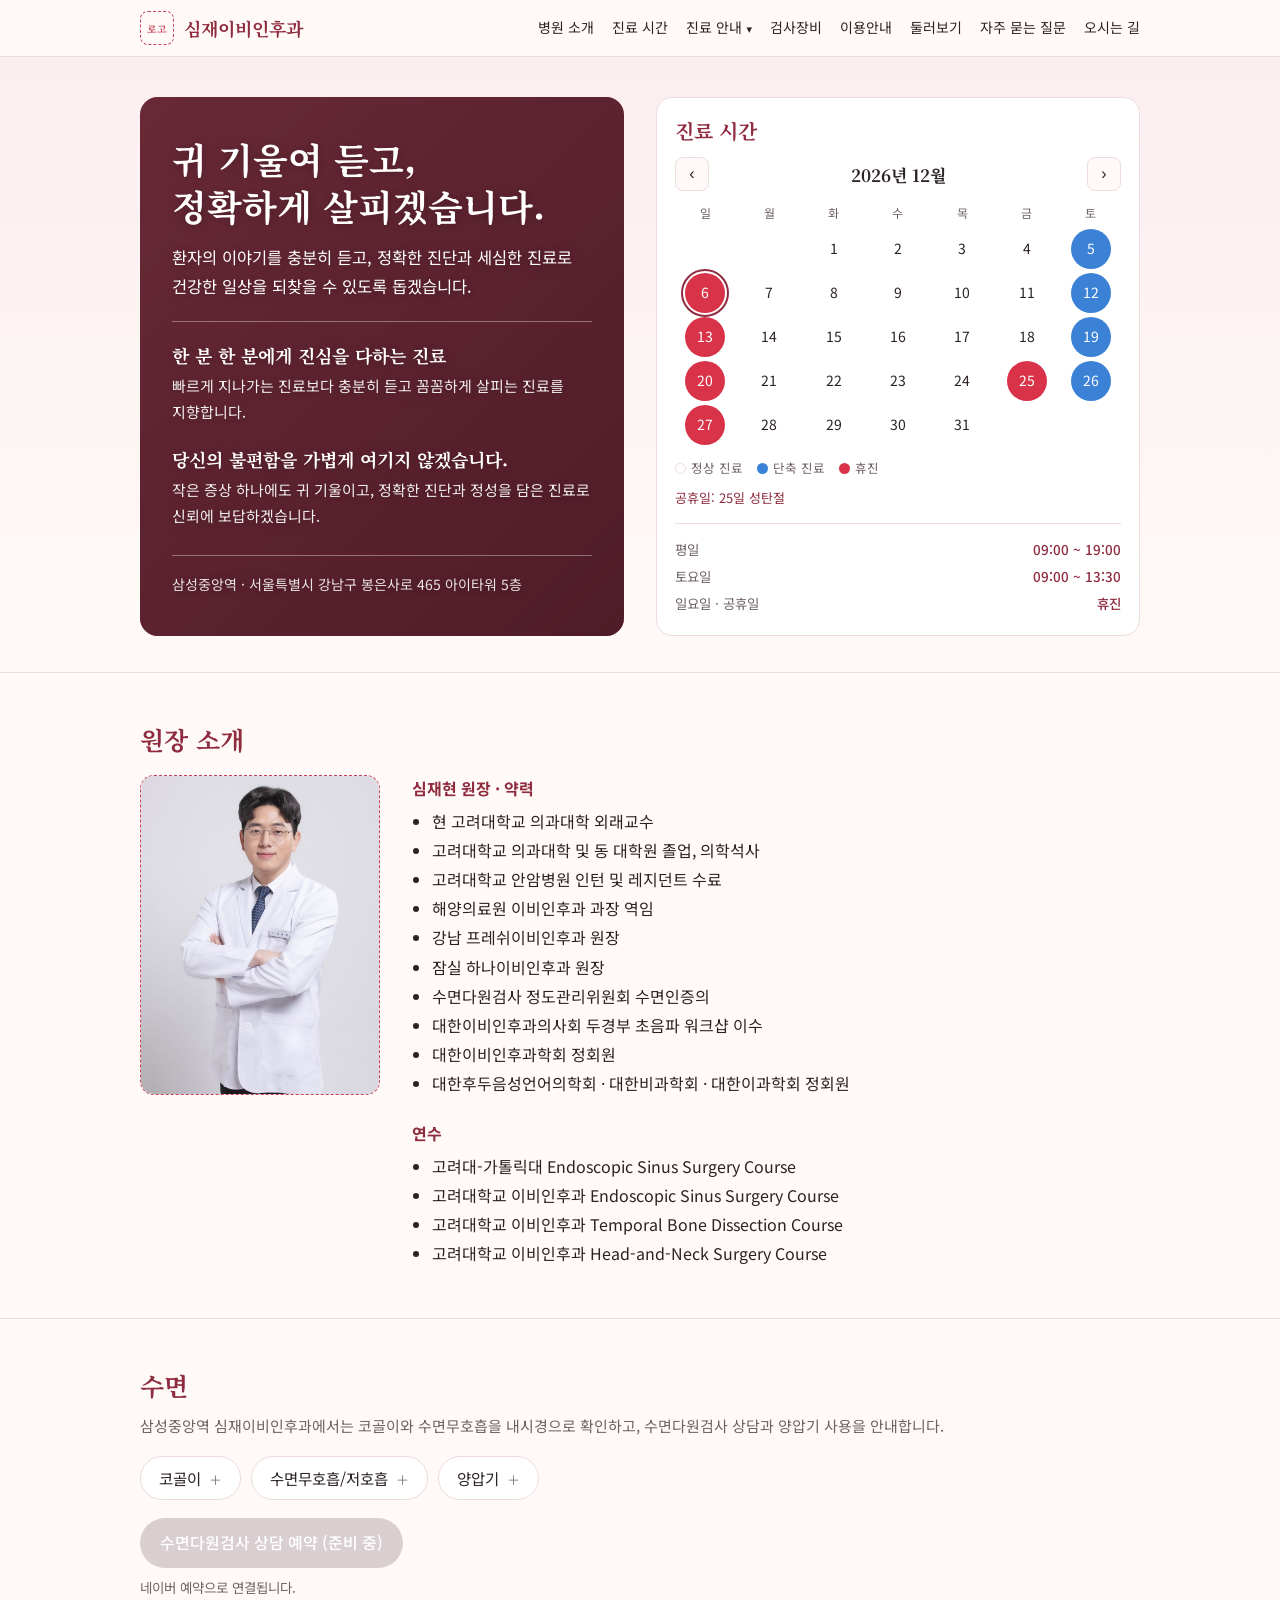
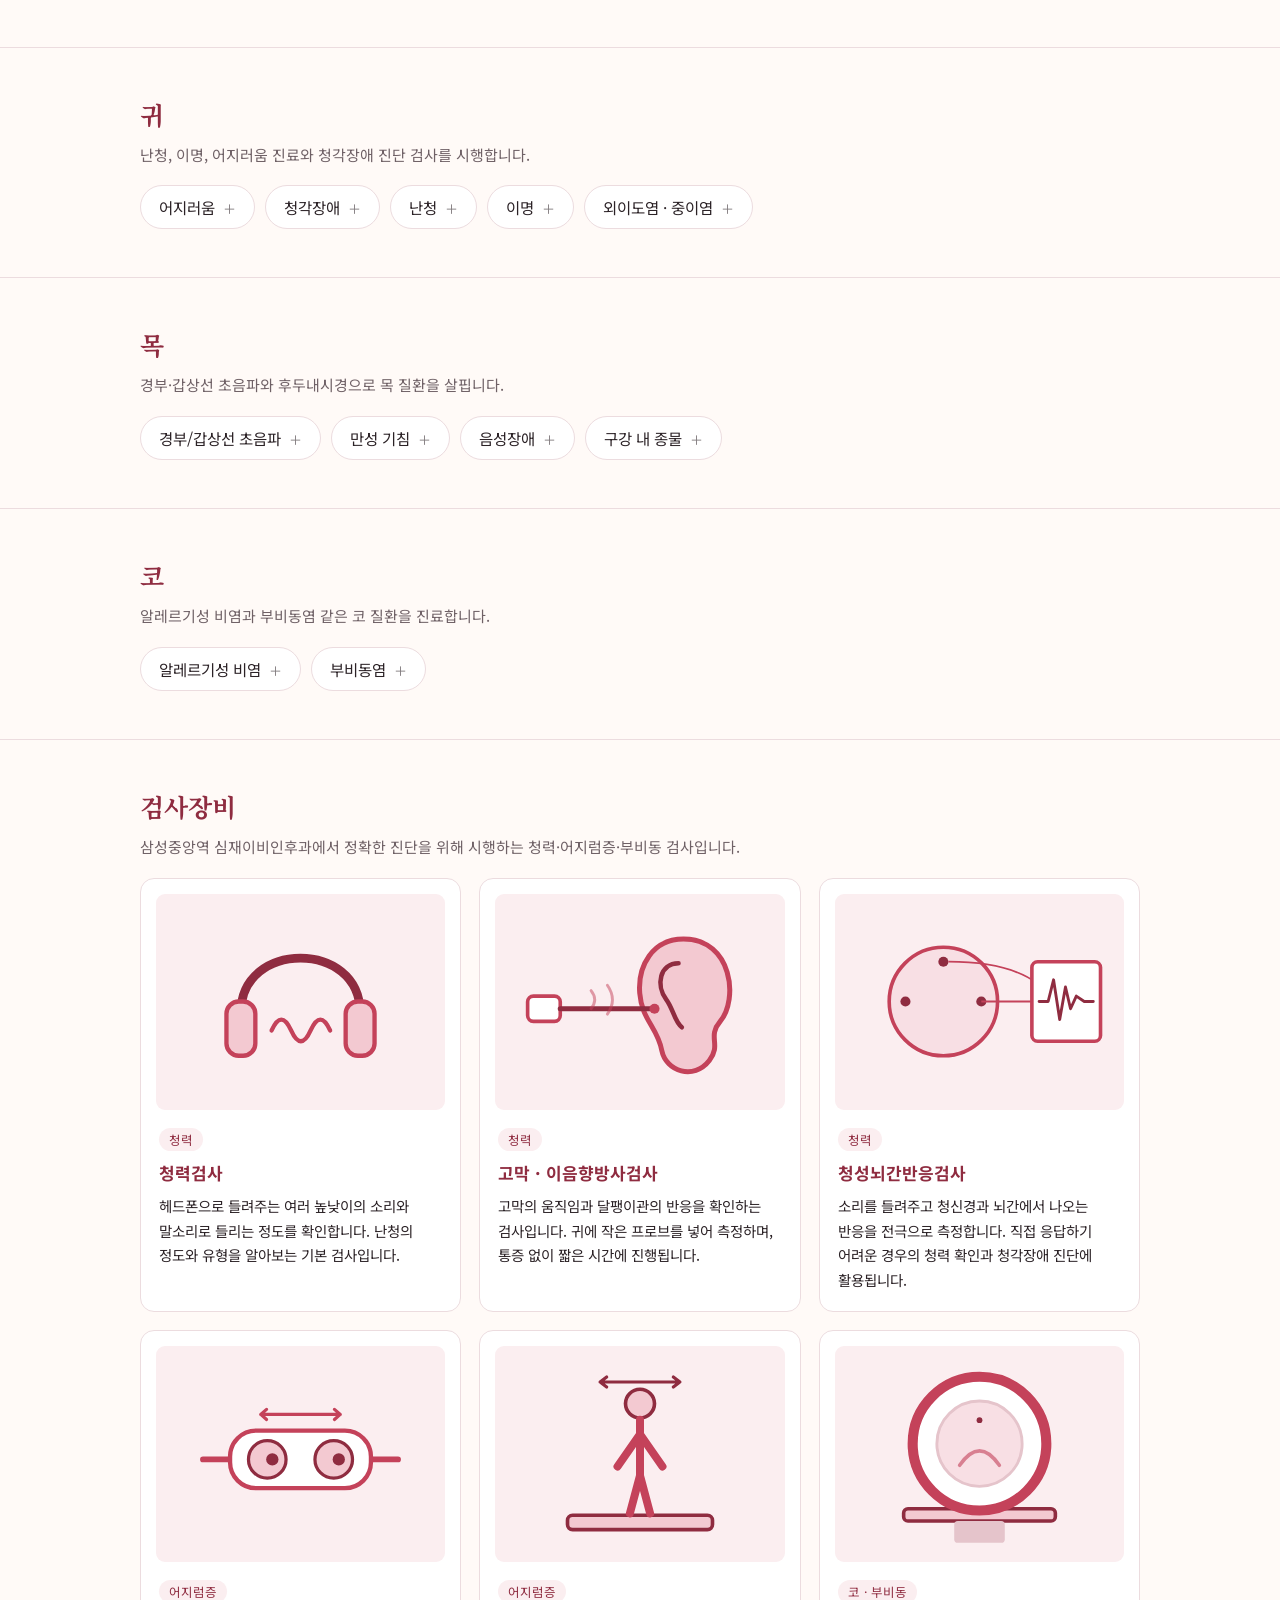
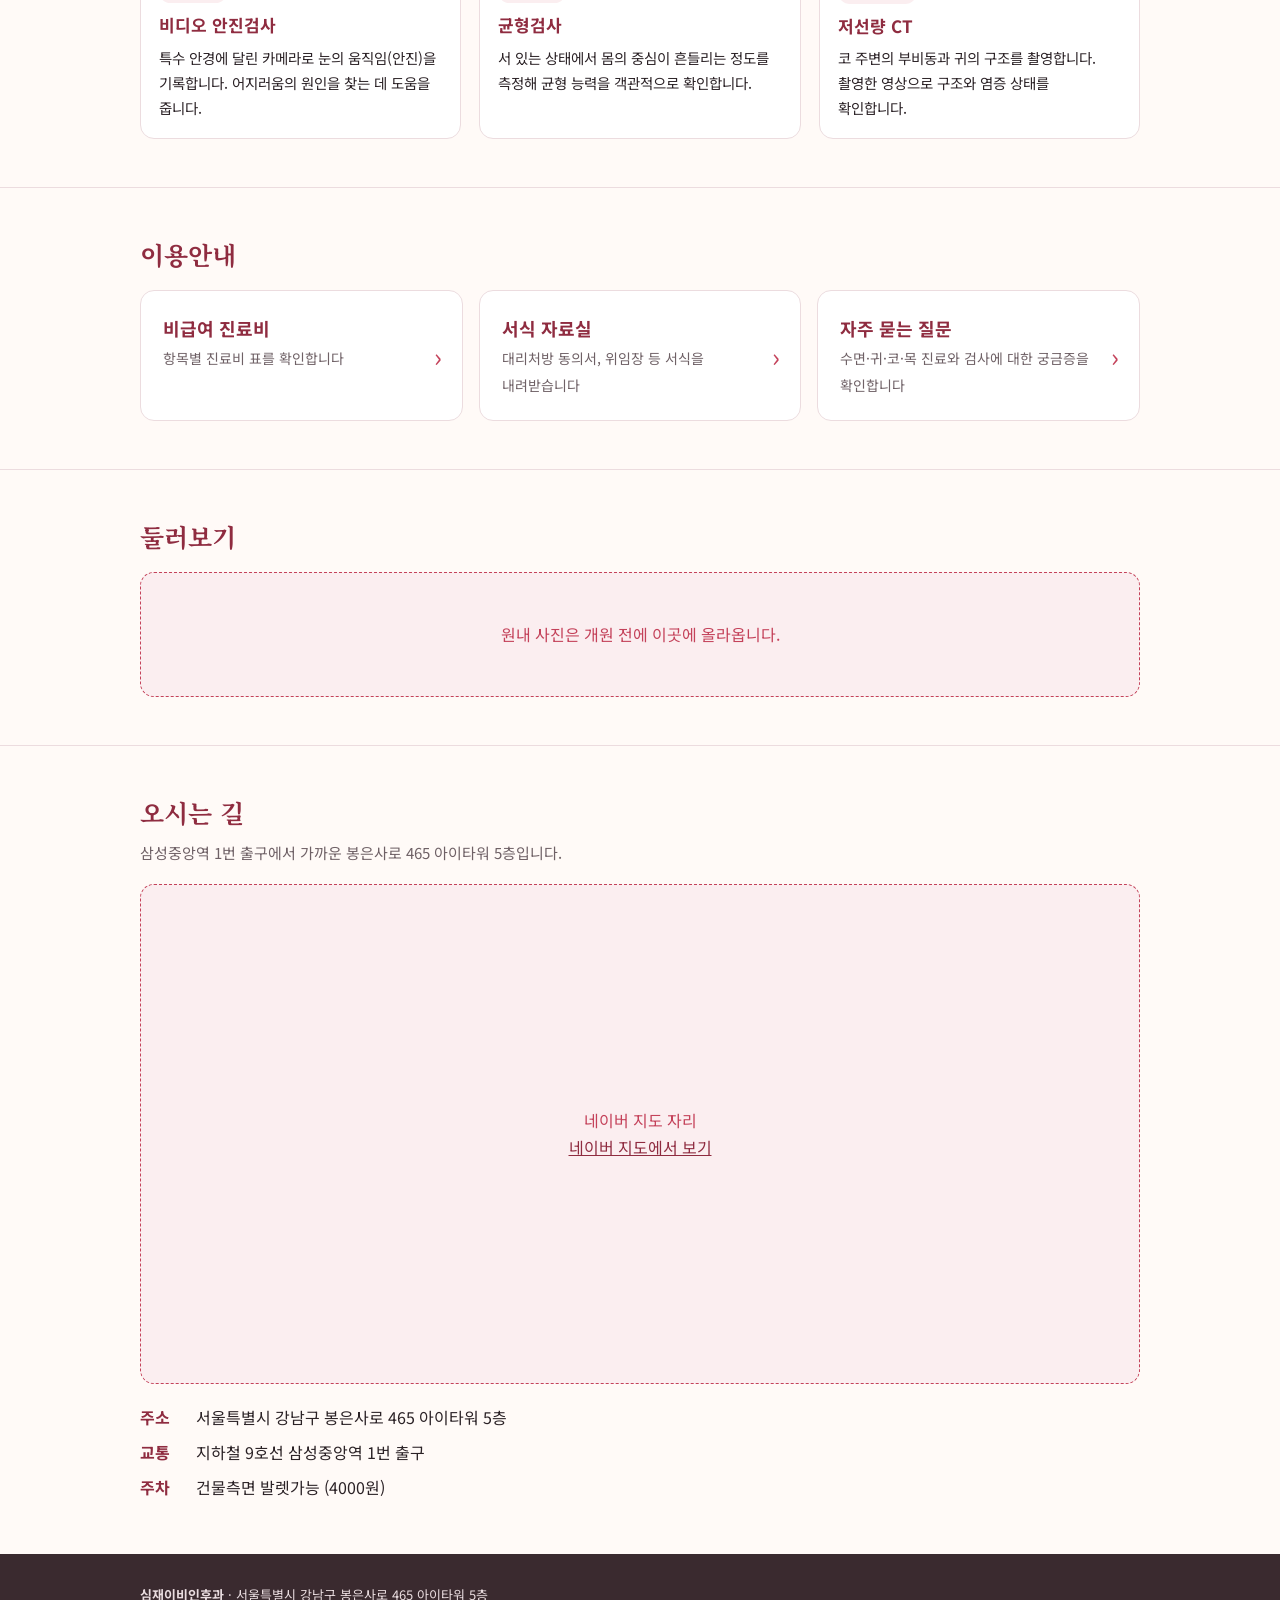
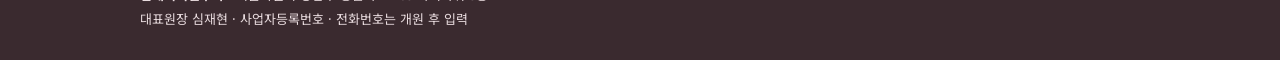
==== commit c3cf58d4: "오시는 길에 삼성중앙역 1번 출구 안내 추가 Co-Authored-By: Claude Sonnet 5.5 <noreply@anthropic.com> Claude-Session: h" ====
--- a/index.html
+++ b/index.html
@@ -125,7 +125,7 @@
 .board a,.board .row{display:flex;justify-content:space-between;gap:12px;padding:12px 4px;border-bottom:1px solid var(--line);text-decoration:none;color:var(--ink)}
 .board a:hover{color:var(--c)}.board time,.board .act{color:var(--mut);font-size:13.5px;white-space:nowrap}
 .empty{color:var(--mut);margin:0}
-.map{aspect-ratio:16/8;min-height:240px;border:1.5px dashed var(--c);border-radius:14px;display:grid;place-items:center;color:var(--c);background:var(--c-t);margin:16px 0 0;text-align:center;padding:12px;position:relative;overflow:hidden}
+.map{width:100%;box-sizing:border-box;aspect-ratio:16/8;min-height:240px;border:1.5px dashed var(--c);border-radius:14px;display:grid;place-items:center;color:var(--c);background:var(--c-t);margin:16px 0 0;text-align:center;padding:12px;position:relative;overflow:hidden}
 .map.on{border:1px solid var(--line);display:block;padding:0}
 .addr{margin:16px 0 0;padding:0;list-style:none}.addr li{padding:4px 0}.addr b{display:inline-block;min-width:56px;color:var(--c-d)}
 footer{background:#3a2a2f;color:#e9dcdf;padding:28px 0;font-size:13px}footer p{margin:2px 0}
@@ -138,6 +138,7 @@
 .pop-f button:last-child{background:var(--c);color:#fff;border-color:var(--c)}
 :focus-visible{outline:2px solid var(--c-d);outline-offset:2px}
 @media(prefers-reduced-motion:reduce){html{scroll-behavior:auto}}
+@media(max-width:700px){.map{aspect-ratio:auto;height:240px}.map.on{height:300px}}
 </style>
 <link rel="stylesheet" href="nav.css">
 </head>
@@ -254,10 +255,11 @@
 
 <section id="visit"><div class="wrap">
   <h2>오시는 길</h2>
-  <p class="lead2">삼성중앙역에서 가까운 봉은사로 465 아이타워 5층입니다.</p>
+  <p class="lead2">삼성중앙역 1번 출구에서 가까운 봉은사로 465 아이타워 5층입니다.</p>
   <div class="map" id="map"><span id="mapph">네이버 지도 자리<br><a href="https://map.naver.com/p/search/%EC%84%9C%EC%9A%B8%ED%8A%B9%EB%B3%84%EC%8B%9C%20%EA%B0%95%EB%82%A8%EA%B5%AC%20%EB%B4%89%EC%9D%80%EC%82%AC%EB%A1%9C%20465" target="_blank" rel="noopener">네이버 지도에서 보기</a></span></div>
   <ul class="addr">
     <li><b>주소</b>서울특별시 강남구 봉은사로 465 아이타워 5층</li>
+    <li><b>교통</b>지하철 9호선 삼성중앙역 1번 출구</li>
     <li><b>주차</b>건물측면 발렛가능 (4000원)</li>
   </ul>
 </div></section>
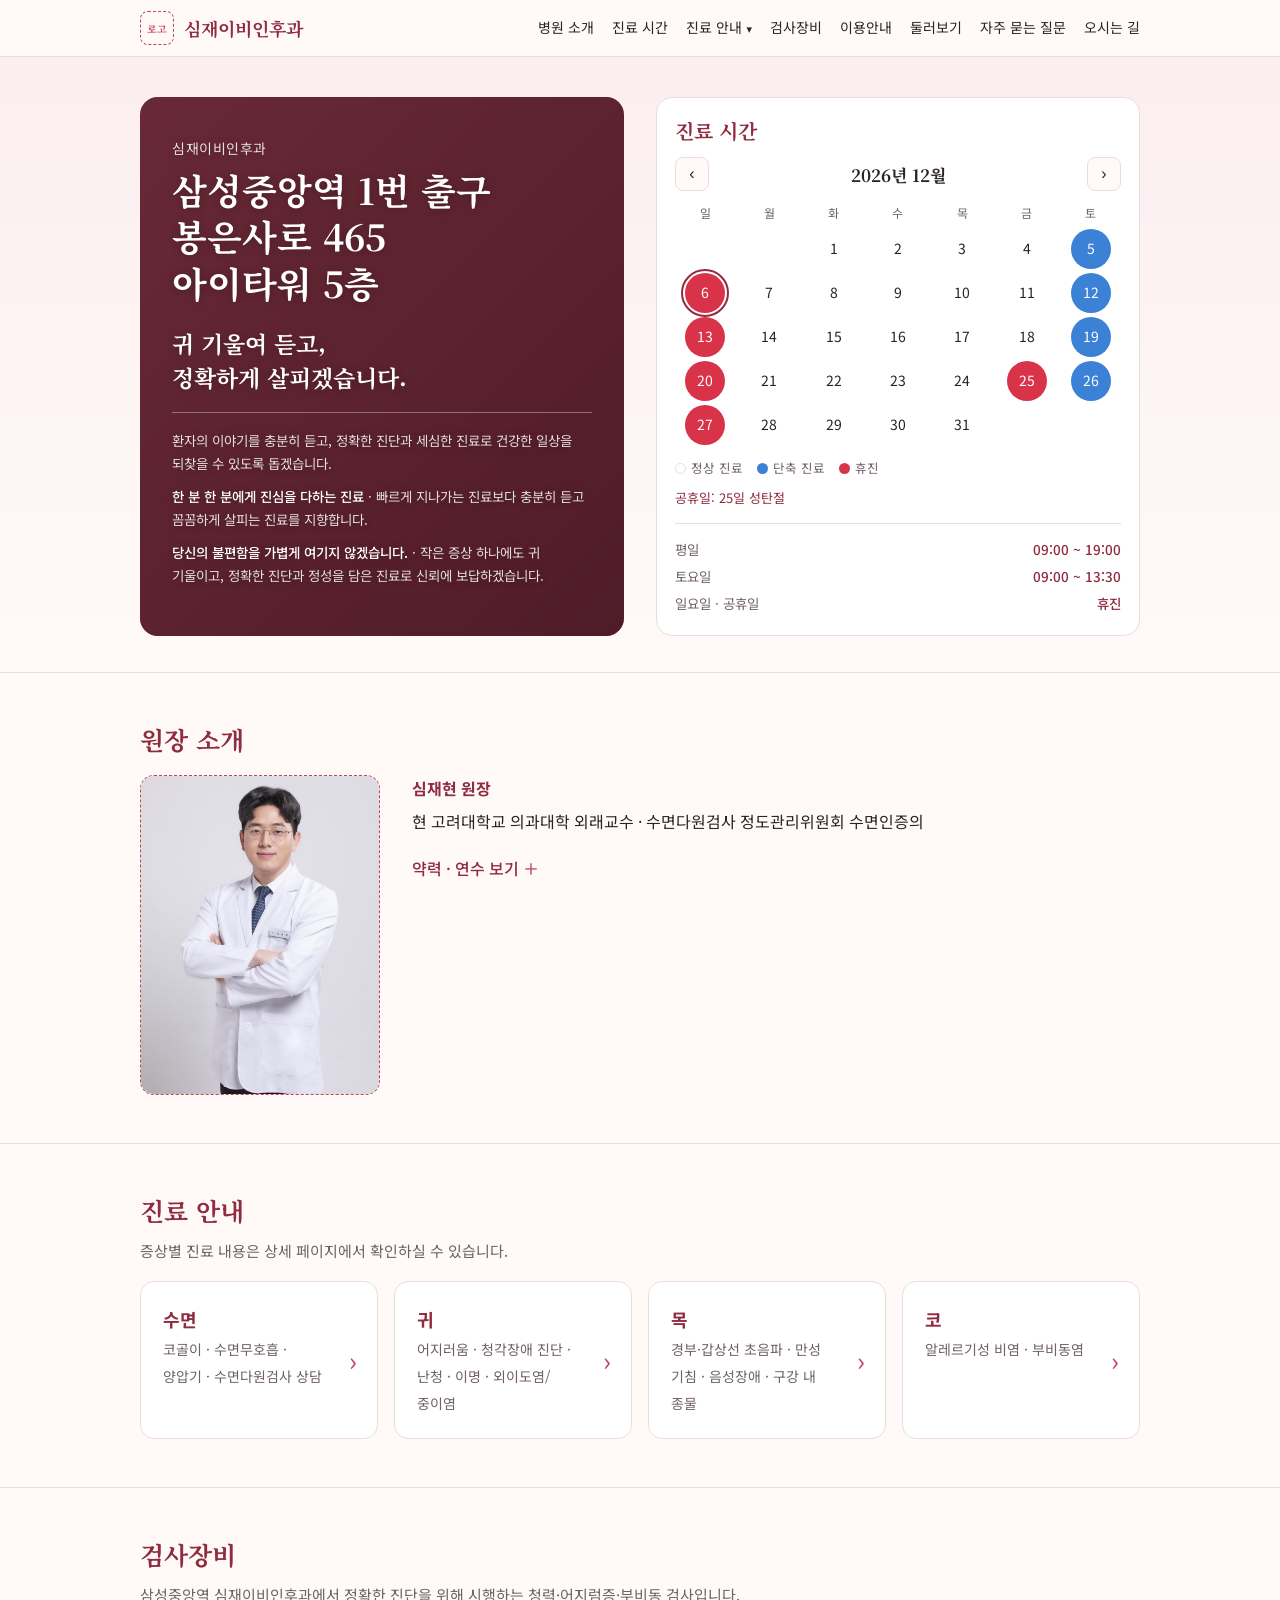
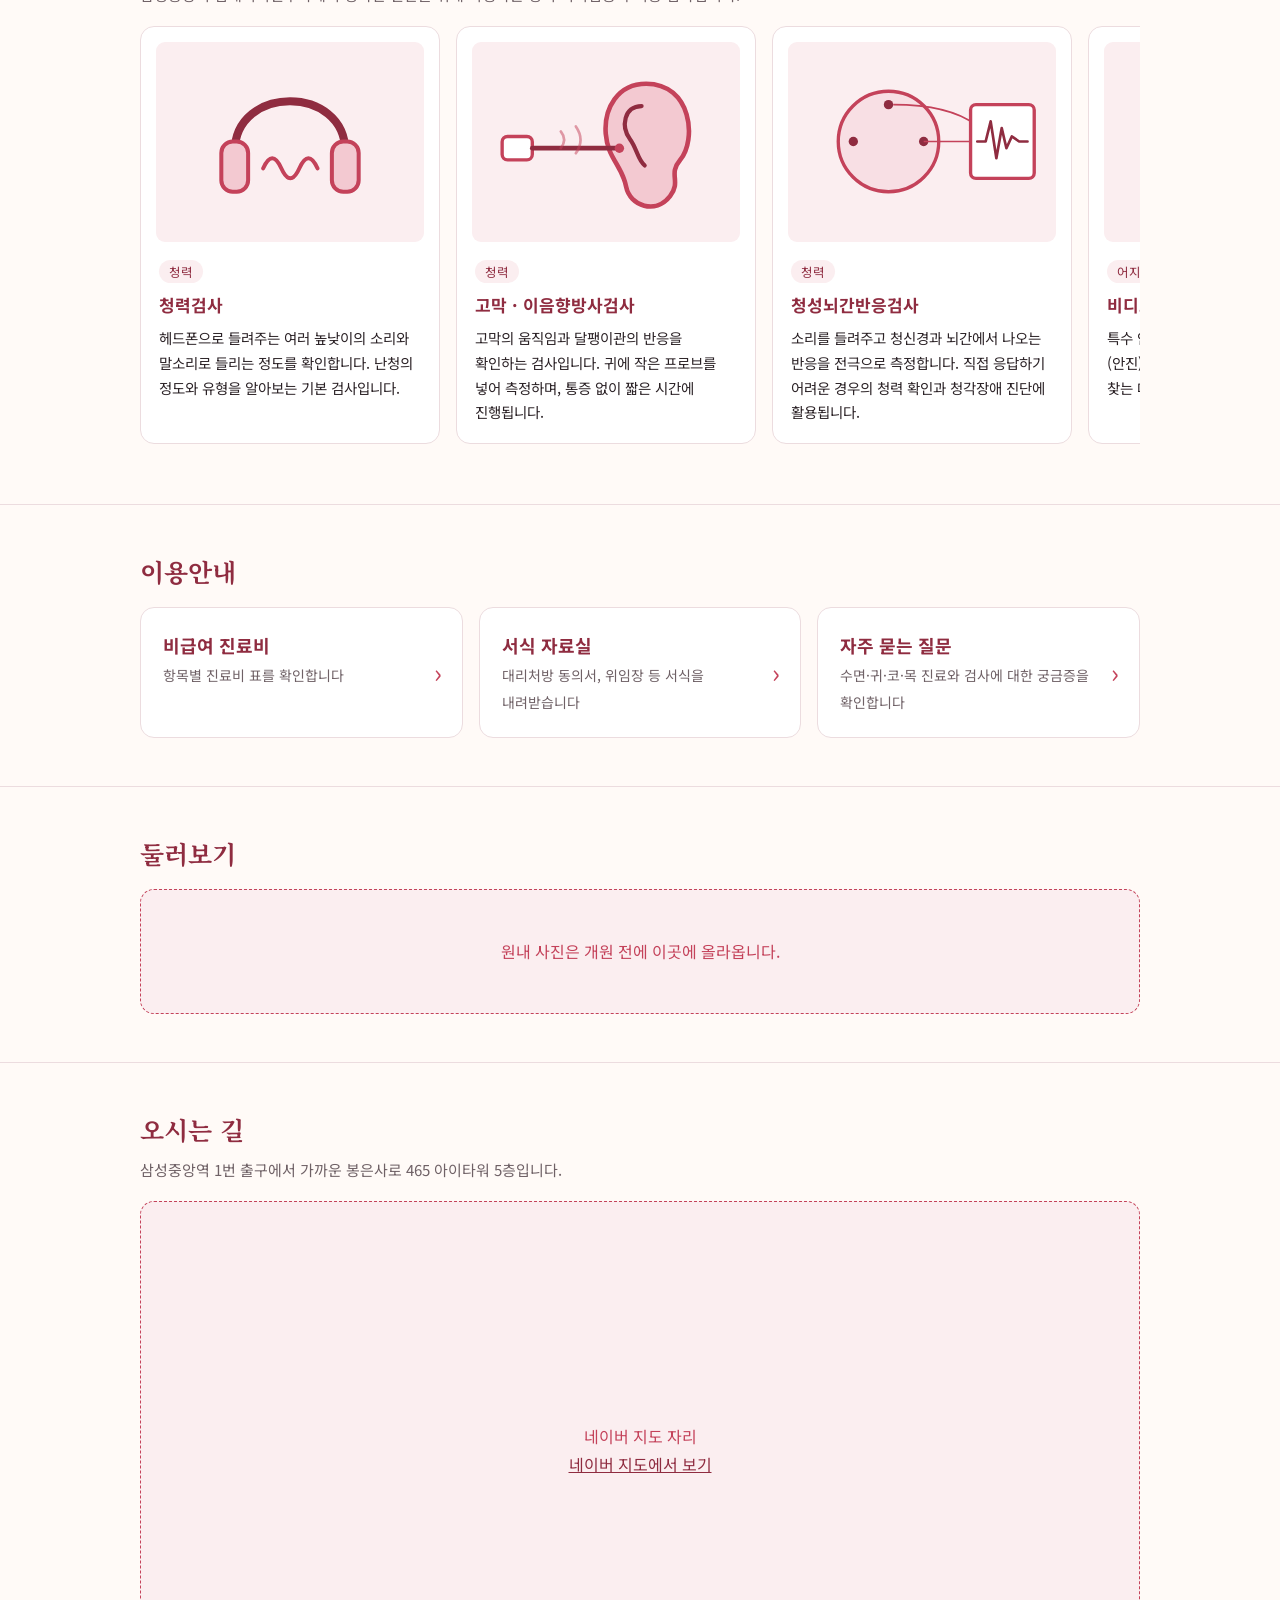
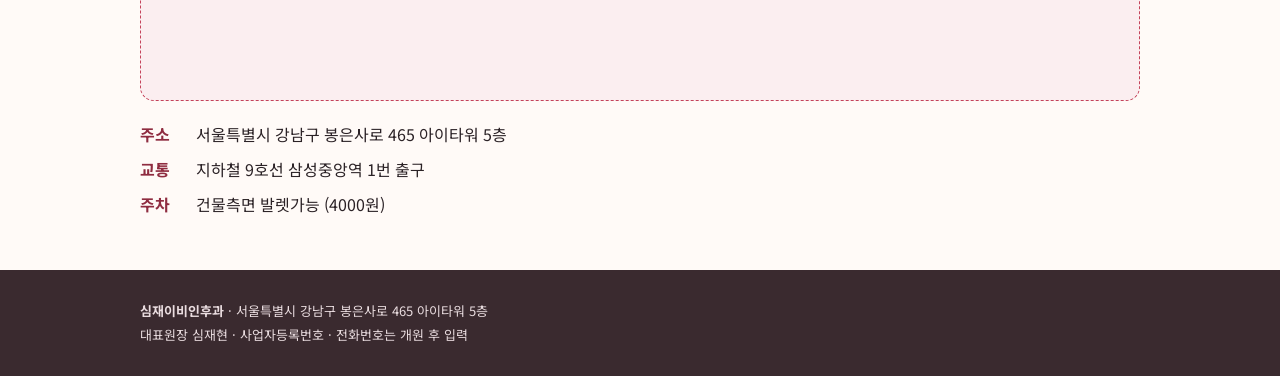
==== commit ee08ebb0: "홈 정리: 소개 문구 위계 조정, 약력 접기, 진료 안내 상세 페이지 분리, 검사장비 가로 스크롤 Co-Authored-By: Claude Sonnet 5.5 <noreply@an" ====
--- a/index.html
+++ b/index.html
@@ -100,9 +100,6 @@
 .three{display:grid;grid-template-columns:repeat(3,1fr);gap:16px}
 @media(max-width:820px){.three{grid-template-columns:1fr}}
 .gcard{position:relative;display:block;background:#fff;border:1px solid var(--line);border-radius:14px;padding:22px 48px 22px 22px;text-decoration:none;color:var(--ink)}.gcard:hover{border-color:var(--c)}.gcard strong{display:block;font-size:18px;color:var(--c-d)}.gcard span{font-size:14px;color:var(--mut)}.gcard i{position:absolute;right:20px;top:50%;transform:translateY(-50%);font-style:normal;font-size:26px;color:var(--c)}
-.eq{display:grid;grid-template-columns:repeat(3,1fr);gap:18px}
-@media(max-width:900px){.eq{grid-template-columns:repeat(2,1fr)}}
-@media(max-width:560px){.eq{grid-template-columns:1fr}}
 .eqc{background:#fff;border:1px solid var(--line);border-radius:14px;padding:14px}
 .eqc .eb{padding:14px 4px 4px}
 .eqc h3{margin:0 0 6px;font-size:17px;color:var(--c-d)}
@@ -139,26 +136,36 @@
 :focus-visible{outline:2px solid var(--c-d);outline-offset:2px}
 @media(prefers-reduced-motion:reduce){html{scroll-behavior:auto}}
 @media(max-width:700px){.map{aspect-ratio:auto;height:240px}.map.on{height:300px}}
+.intro .eyebrow{margin:0 0 6px;font-size:14px;letter-spacing:.04em;color:rgba(255,255,255,.85)}
+.intro h1{font-size:clamp(25px,3.4vw,36px);margin:0 0 20px}
+.intro .slogan{font:700 clamp(19px,2.6vw,23px)/1.5 var(--serif);color:#fff;margin:0 0 16px;padding-bottom:16px;border-bottom:1px solid rgba(255,255,255,.35)}
+.intro p.sm{font-size:13.5px;line-height:1.7;color:rgba(255,255,255,.85);margin:0 0 10px}.intro p.sm b{font-weight:500;color:#fff}
+.docsum{margin:0;color:var(--ink)}
+.cv{margin-top:14px}.cv summary{cursor:pointer;color:var(--c-d);font-weight:500;padding:6px 0;list-style:none}.cv summary::-webkit-details-marker{display:none}.cv summary::after{content:" ＋";color:var(--c)}.cv[open] summary::after{content:" －"}
+.four{display:grid;grid-template-columns:repeat(4,1fr);gap:16px}
+@media(max-width:900px){.four{grid-template-columns:repeat(2,1fr)}}
+@media(max-width:560px){.four{grid-template-columns:1fr}}
+.eq{display:flex;gap:16px;overflow-x:auto;scroll-snap-type:x mandatory;padding-bottom:12px;scrollbar-width:thin;scrollbar-color:var(--line) transparent}
+.eqc{flex:0 0 min(300px,78vw);scroll-snap-align:start}
 </style>
 <link rel="stylesheet" href="nav.css">
 </head>
 <body>
 <header><div class="wrap">
   <a class="brand" href="#top"><span class="logo">로고<img src="images/logo.png" alt="" onerror="this.remove()"></span>심재이비인후과</a>
-  <nav aria-label="주요 메뉴"><a href="#intro">병원 소개</a><a href="#hours">진료 시간</a><div class="dd"><button type="button" class="ddb" aria-expanded="false" aria-controls="ddm">진료 안내</button><div class="dd-m" id="ddm" hidden><div class="wrap"><a href="#sleep">수면</a><a href="#ear">귀</a><a href="#throat">목</a><a href="#nose">코</a></div></div></div><a href="#equip">검사장비</a><a href="#guide">이용안내</a><a href="#tour">둘러보기</a><a href="faq.html">자주 묻는 질문</a><a href="#visit">오시는 길</a></nav>
+  <nav aria-label="주요 메뉴"><a href="#intro">병원 소개</a><a href="#hours">진료 시간</a><div class="dd"><button type="button" class="ddb" aria-expanded="false" aria-controls="ddm">진료 안내</button><div class="dd-m" id="ddm" hidden><div class="wrap"><a href="care.html#sleep">수면</a><a href="care.html#ear">귀</a><a href="care.html#throat">목</a><a href="care.html#nose">코</a></div></div></div><a href="#equip">검사장비</a><a href="#guide">이용안내</a><a href="#tour">둘러보기</a><a href="faq.html">자주 묻는 질문</a><a href="#visit">오시는 길</a></nav>
 </div></header>
 
 <main id="top">
 <div class="hero"><div class="wrap">
   <div class="intro" id="intro">
     <div class="slides" id="slides" aria-hidden="true"></div>
-    <h1>귀 기울여 듣고,<br>정확하게 살피겠습니다.</h1>
-    <p class="big">환자의 이야기를 충분히 듣고, 정확한 진단과 세심한 진료로 건강한 일상을 되찾을 수 있도록 돕겠습니다.</p>
-    <h2 class="ih">한 분 한 분에게 진심을 다하는 진료</h2>
-    <p>빠르게 지나가는 진료보다 충분히 듣고 꼼꼼하게 살피는 진료를 지향합니다.</p>
-    <h2 class="ih">당신의 불편함을 가볍게 여기지 않겠습니다.</h2>
-    <p>작은 증상 하나에도 귀 기울이고, 정확한 진단과 정성을 담은 진료로 신뢰에 보답하겠습니다.</p>
-    <p class="loc">삼성중앙역 · 서울특별시 강남구 봉은사로 465 아이타워 5층</p>
+    <p class="eyebrow">심재이비인후과</p>
+    <h1>삼성중앙역 1번 출구<br><span style="white-space:nowrap">봉은사로 465</span> <span style="white-space:nowrap">아이타워 5층</span></h1>
+    <p class="slogan">귀 기울여 듣고,<br>정확하게 살피겠습니다.</p>
+    <p class="sm">환자의 이야기를 충분히 듣고, 정확한 진단과 세심한 진료로 건강한 일상을 되찾을 수 있도록 돕겠습니다.</p>
+    <p class="sm"><b>한 분 한 분에게 진심을 다하는 진료</b> · 빠르게 지나가는 진료보다 충분히 듣고 꼼꼼하게 살피는 진료를 지향합니다.</p>
+    <p class="sm"><b>당신의 불편함을 가볍게 여기지 않겠습니다.</b> · 작은 증상 하나에도 귀 기울이고, 정확한 진단과 정성을 담은 진료로 신뢰에 보답하겠습니다.</p>
   </div>
   <div class="cal" id="hours" aria-label="진료 시간과 월별 진료 달력">
     <h2>진료 시간</h2>
@@ -179,7 +186,10 @@
   <div class="doc">
     <div class="photo">원장 사진 자리<img src="images/doctor.jpg" alt="심재현 원장" onerror="this.remove()"></div>
     <div>
-      <h3>심재현 원장 · 약력</h3>
+      <h3>심재현 원장</h3>
+      <p class="docsum">현 고려대학교 의과대학 외래교수 · 수면다원검사 정도관리위원회 수면인증의</p>
+      <details class="cv"><summary>약력 · 연수 보기</summary>
+      <h3>약력</h3>
       <ul>
         <li>현 고려대학교 의과대학 외래교수</li>
         <li>고려대학교 의과대학 및 동 대학원 졸업, 의학석사</li>
@@ -199,38 +209,20 @@
         <li>고려대학교 이비인후과 Temporal Bone Dissection Course</li>
         <li>고려대학교 이비인후과 Head-and-Neck Surgery Course</li>
       </ul>
+      </details>
     </div>
   </div>
 </div></section>
 
-<section id="sleep"><div class="wrap">
-  <h2>수면</h2>
-  <p class="lead2">삼성중앙역 심재이비인후과에서는 코골이와 수면무호흡을 내시경으로 확인하고, 수면다원검사 상담과 양압기 사용을 안내합니다.</p>
-  <div class="chips" id="chips-sleep"></div>
-  <div class="panel" id="panel-sleep" hidden></div>
-  <a class="btn off" id="sleepBtn" href="#sleep" aria-disabled="true">수면다원검사 상담 예약 (준비 중)</a>
-  <p class="sub">네이버 예약으로 연결됩니다.</p>
-</div></section>
-
-<section id="ear"><div class="wrap">
-  <h2>귀</h2>
-  <p class="lead2">난청, 이명, 어지러움 진료와 청각장애 진단 검사를 시행합니다.</p>
-  <div class="chips" id="chips-ear"></div>
-  <div class="panel" id="panel-ear" hidden></div>
-</div></section>
-
-<section id="throat"><div class="wrap">
-  <h2>목</h2>
-  <p class="lead2">경부·갑상선 초음파와 후두내시경으로 목 질환을 살핍니다.</p>
-  <div class="chips" id="chips-throat"></div>
-  <div class="panel" id="panel-throat" hidden></div>
-</div></section>
-
-<section id="nose"><div class="wrap">
-  <h2>코</h2>
-  <p class="lead2">알레르기성 비염과 부비동염 같은 코 질환을 진료합니다.</p>
-  <div class="chips" id="chips-nose"></div>
-  <div class="panel" id="panel-nose" hidden></div>
+<section id="care"><div class="wrap">
+  <h2>진료 안내</h2>
+  <p class="lead2">증상별 진료 내용은 상세 페이지에서 확인하실 수 있습니다.</p>
+  <div class="four">
+    <a class="gcard" href="care.html#sleep"><strong>수면</strong><span>코골이 · 수면무호흡 · 양압기 · 수면다원검사 상담</span><i aria-hidden="true">›</i></a>
+    <a class="gcard" href="care.html#ear"><strong>귀</strong><span>어지러움 · 청각장애 진단 · 난청 · 이명 · 외이도염/중이염</span><i aria-hidden="true">›</i></a>
+    <a class="gcard" href="care.html#throat"><strong>목</strong><span>경부·갑상선 초음파 · 만성 기침 · 음성장애 · 구강 내 종물</span><i aria-hidden="true">›</i></a>
+    <a class="gcard" href="care.html#nose"><strong>코</strong><span>알레르기성 비염 · 부비동염</span><i aria-hidden="true">›</i></a>
+  </div>
 </div></section>
 
 <section id="equip"><div class="wrap">
@@ -312,23 +304,6 @@
 document.getElementById("next").onclick=function(){m++;if(m>11){m=0;y++}draw()};
 draw();
 
-var TT=S.topics||{};
-["sleep","ear","throat","nose"].forEach(function(k){
-  var list=TT[k]||[],cb=document.getElementById("chips-"+k),pn=document.getElementById("panel-"+k),cur=-1;
-  cb.innerHTML=list.map(function(it,i){return'<button type="button" aria-expanded="false" aria-controls="panel-'+k+'" data-i="'+i+'">'+esc(it.name)+'</button>'}).join("");
-  cb.addEventListener("click",function(e){
-    var b=e.target.closest("button");if(!b)return;var i=+b.getAttribute("data-i");
-    [].forEach.call(cb.children,function(x){x.setAttribute("aria-expanded","false");x.classList.remove("on")});
-    if(cur===i){cur=-1;pn.hidden=true;return}
-    cur=i;b.setAttribute("aria-expanded","true");b.classList.add("on");var it=list[i];
-    pn.innerHTML='<div class="ph">사진 자리'+(it.img?'<img src="'+encodeURI(it.img)+'" alt="'+esc(it.name)+'" onload="this.parentNode.classList.add(\'has\')" onerror="this.remove()">':'')+'</div><div><h3>'+esc(it.name)+'</h3>'+String(it.text).split('\n').map(function(t){return'<p>'+esc(t)+'</p>'}).join('')+(it.steps?'<ol class="st">'+it.steps.map(function(x){return'<li>'+esc(x)+'</li>'}).join('')+'</ol>':'')+'</div>';
-    pn.hidden=false;
-  });
-});
-
-var L=S.links||{},sb=document.getElementById("sleepBtn");
-if(L.sleepReserve){sb.href=L.sleepReserve;sb.target="_blank";sb.rel="noopener";sb.classList.remove("off");sb.removeAttribute("aria-disabled");sb.textContent="수면다원검사 상담 예약 (네이버 예약)"}
-else{sb.addEventListener("click",function(e){e.preventDefault()})}
 
 if(S.naverMapClientId){
   var sc=document.createElement("script");
--- a/nav.css
+++ b/nav.css
@@ -10,3 +10,4 @@
 .dd-m a{padding:10px 16px;border-radius:999px;font-size:15px;text-decoration:none;color:var(--ink)}
 .dd-m a:hover{background:var(--c-t);color:var(--c-d)}
 @media(max-width:700px){.dd-m .wrap{flex-direction:row;gap:4px;padding-top:8px;padding-bottom:8px}.dd-m a{padding:8px 14px;font-size:14px}}
+.ddb.on{color:var(--c)}
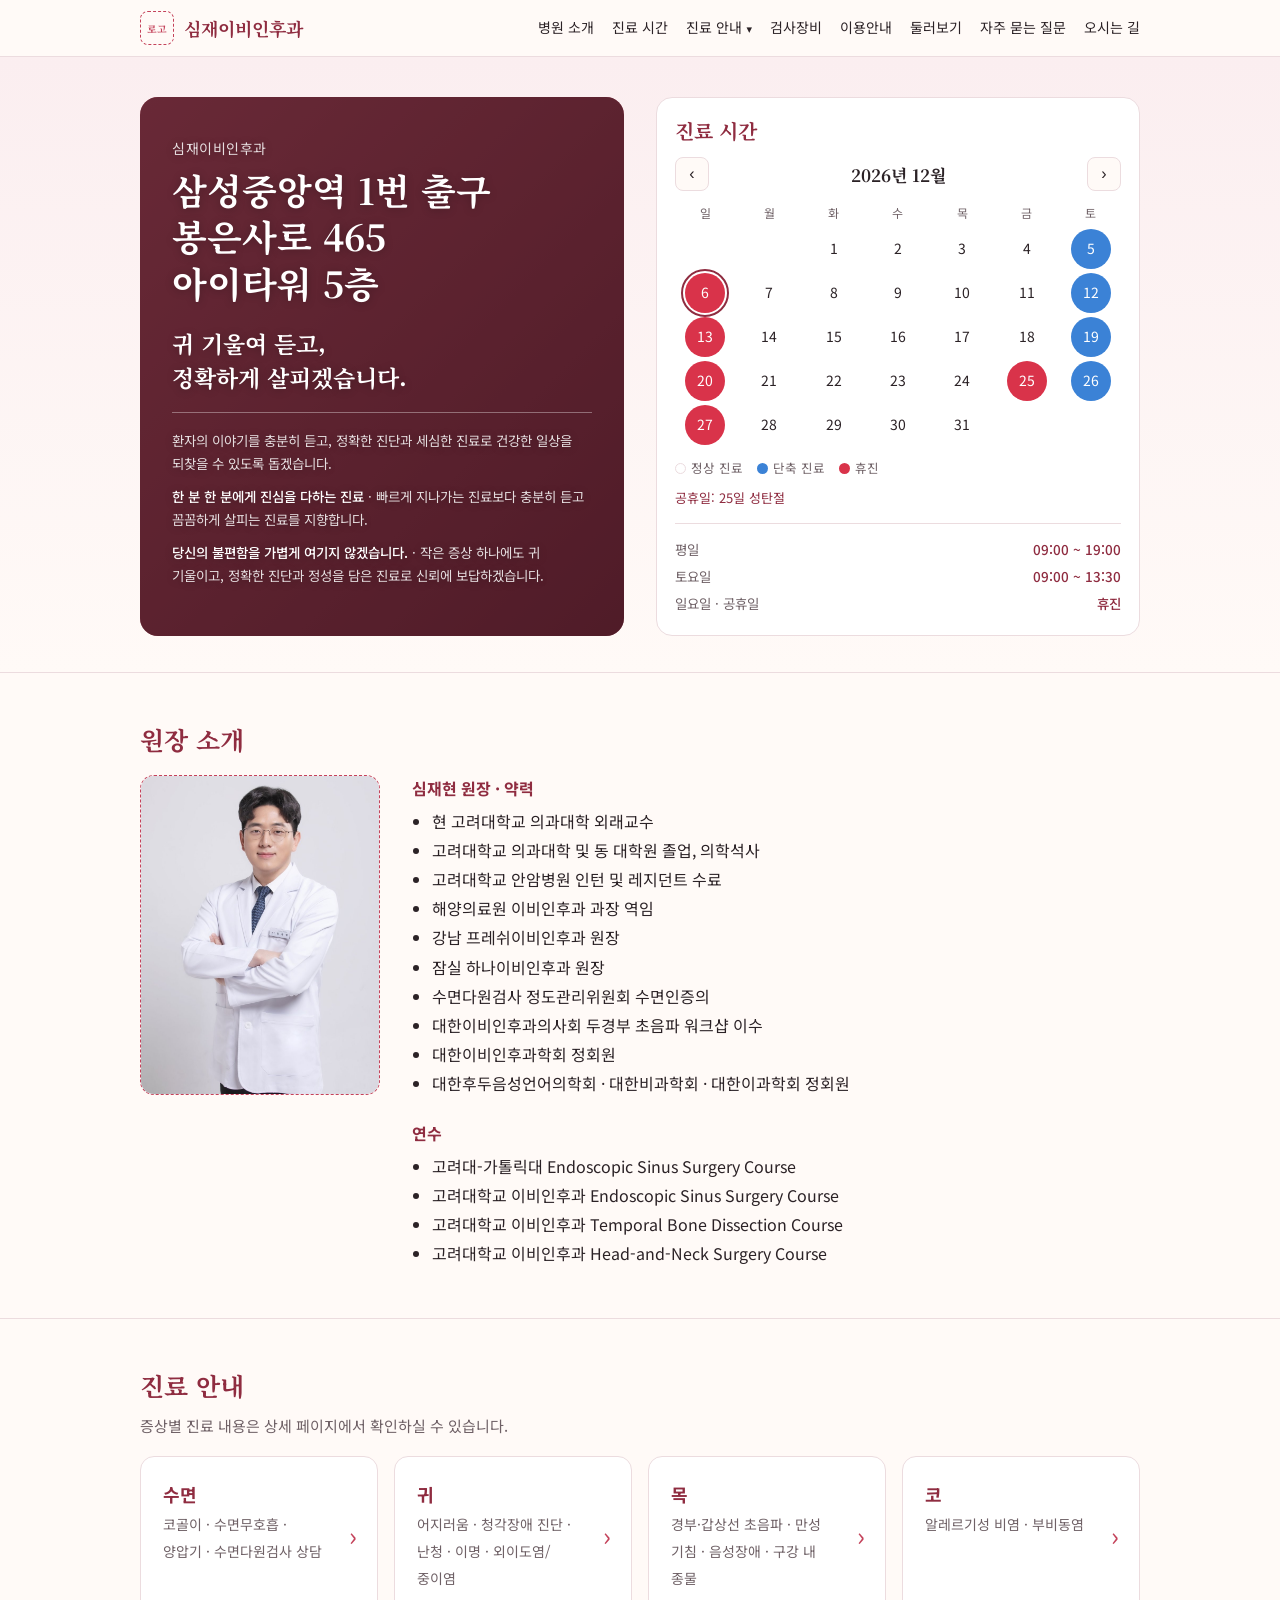
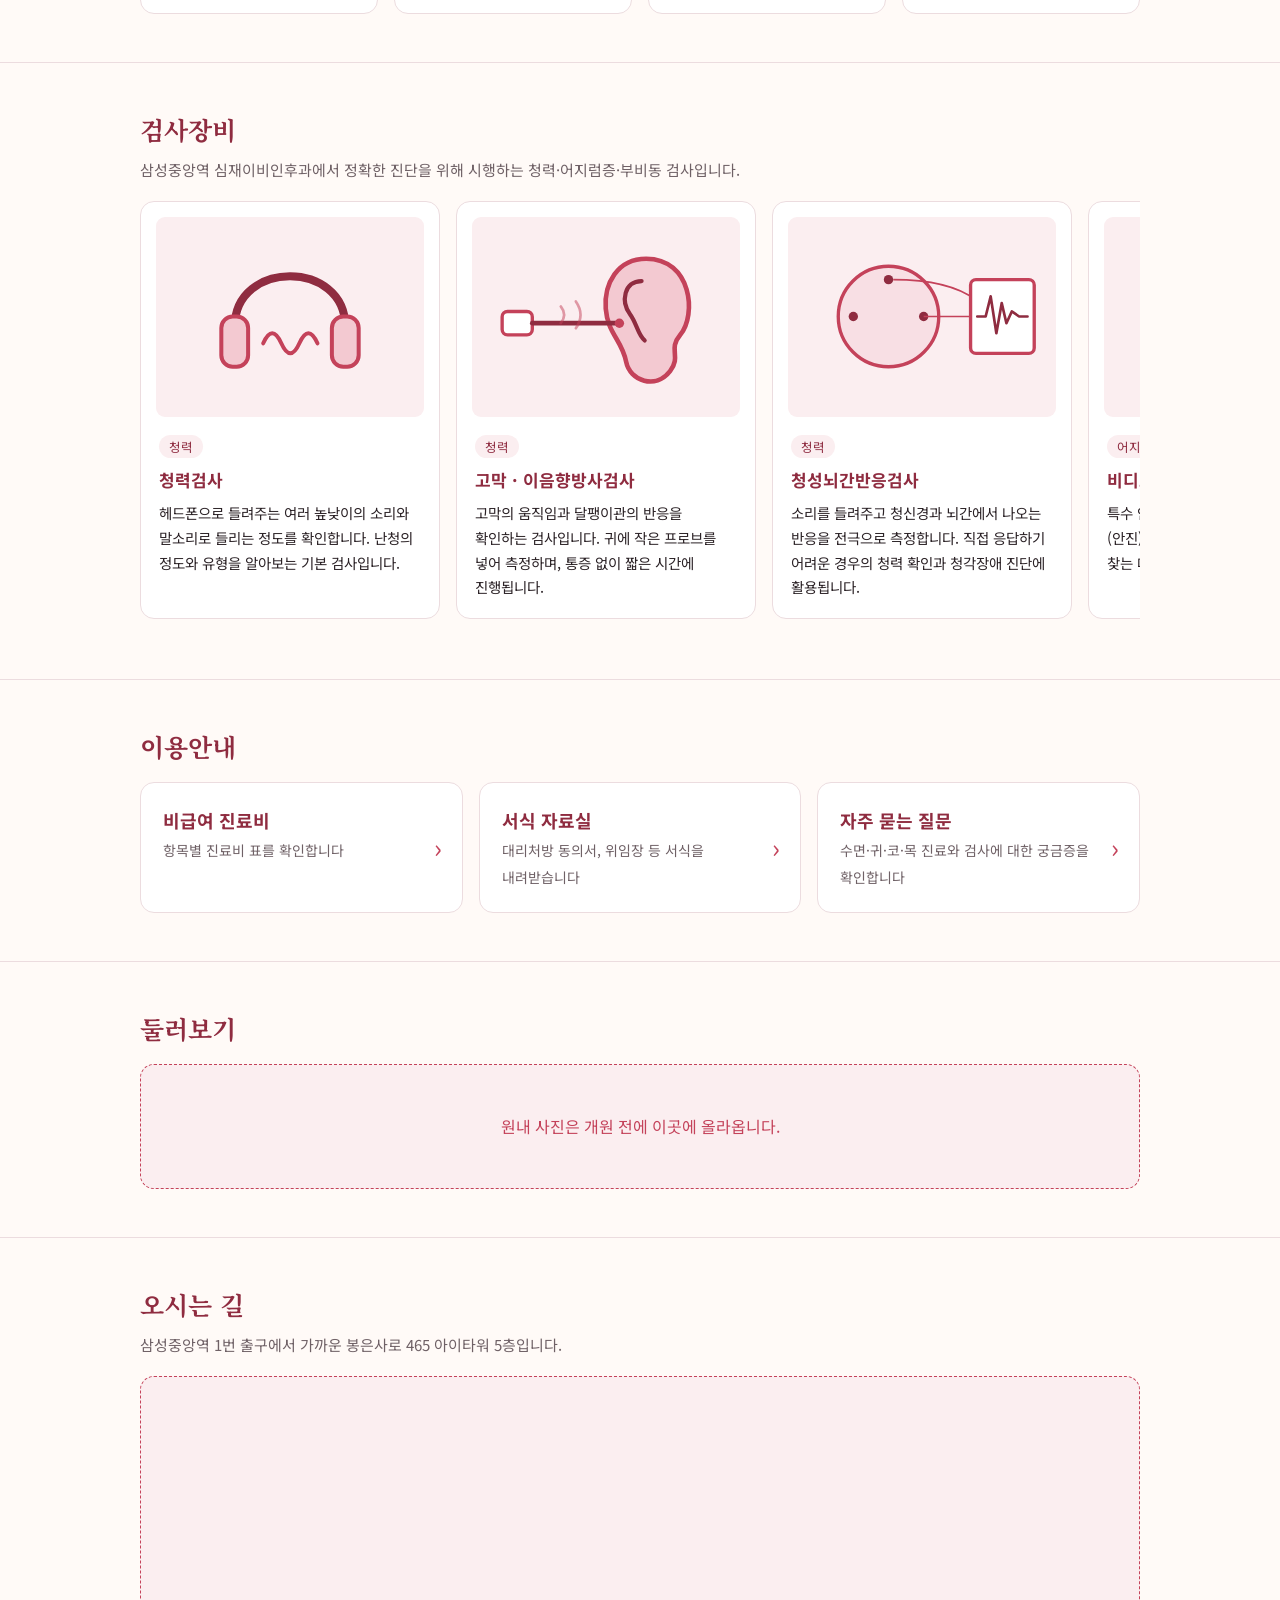
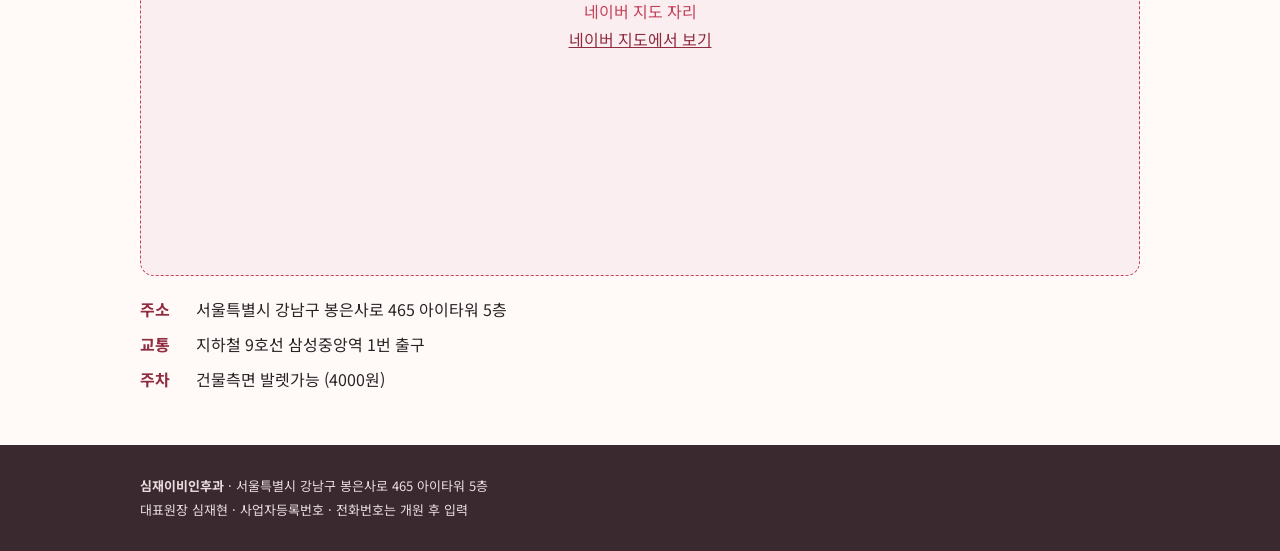
==== commit 0d243d26: "원장 약력 접기 해제(전체 표시) Co-Authored-By: Claude Sonnet 5.5 <noreply@anthropic.com> Claude-Session: https:/" ====
--- a/index.html
+++ b/index.html
@@ -186,10 +186,7 @@
   <div class="doc">
     <div class="photo">원장 사진 자리<img src="images/doctor.jpg" alt="심재현 원장" onerror="this.remove()"></div>
     <div>
-      <h3>심재현 원장</h3>
-      <p class="docsum">현 고려대학교 의과대학 외래교수 · 수면다원검사 정도관리위원회 수면인증의</p>
-      <details class="cv"><summary>약력 · 연수 보기</summary>
-      <h3>약력</h3>
+      <h3>심재현 원장 · 약력</h3>
       <ul>
         <li>현 고려대학교 의과대학 외래교수</li>
         <li>고려대학교 의과대학 및 동 대학원 졸업, 의학석사</li>
@@ -209,7 +206,6 @@
         <li>고려대학교 이비인후과 Temporal Bone Dissection Course</li>
         <li>고려대학교 이비인후과 Head-and-Neck Surgery Course</li>
       </ul>
-      </details>
     </div>
   </div>
 </div></section>
